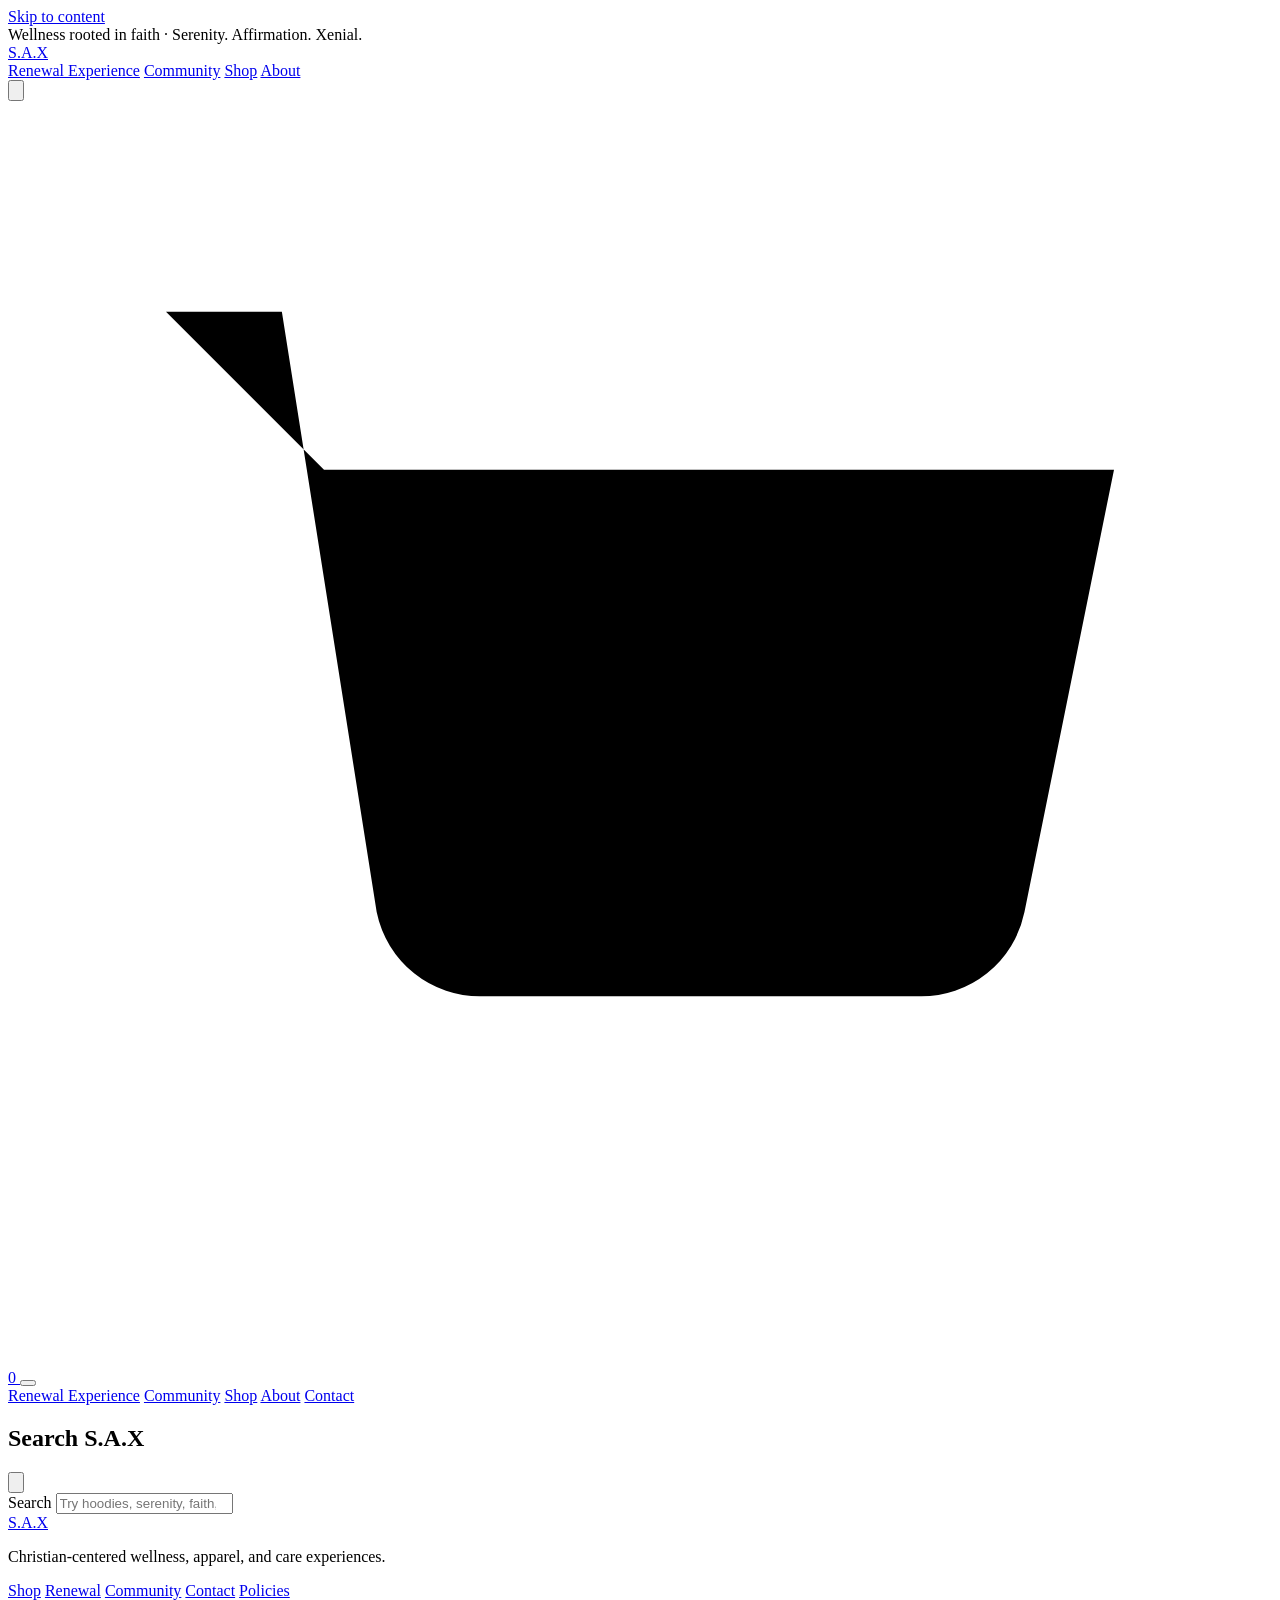
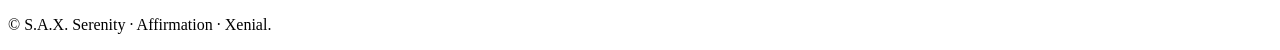
==== index.html @ 10b4cde1 "Create index.html" ====
<!doctype html>
<html lang="en">
  <head>
    <meta charset="utf-8">
    <meta name="viewport" content="width=device-width, initial-scale=1">
    <title>S.A.X | Christian-Centered Wellness & Lifestyle</title>
    <meta
      name="description"
      content="S.A.X is a Christian-centered wellness and lifestyle brand rooted in Serenity, Affirmation, and Xenial care."
    >
    <link rel="preconnect" href="https://fonts.googleapis.com">
    <link rel="preconnect" href="https://fonts.gstatic.com" crossorigin>
    <link
      href="https://fonts.googleapis.com/css2?family=Cormorant+Garamond:ital,wght@0,300;0,400;0,500;1,300;1,400;1,500&family=Nunito:wght@300;400;500;600;700&display=swap"
      rel="stylesheet"
    >
    <link rel="stylesheet" href="./assets/css/styles.css">
  </head>
  <body>
    <a class="skip-link" href="#app">Skip to content</a>

    <div class="announcement">Wellness rooted in faith · Serenity. Affirmation. Xenial.</div>

    <header class="site-header">
      <a class="brand" href="#/">S.A.X</a>
      <nav class="primary-nav" aria-label="Primary navigation">
        <a href="#/renewal-experience">Renewal Experience</a>
        <a href="#/community">Community</a>
        <a href="#/shop">Shop</a>
        <a href="#/about">About</a>
      </nav>
      <div class="header-actions">
        <button class="icon-button" id="searchToggle" aria-label="Search">
          <svg viewBox="0 0 24 24" aria-hidden="true"><path d="m21 21-4.7-4.7m2.2-5.3a7.5 7.5 0 1 1-15 0 7.5 7.5 0 0 1 15 0Z"/></svg>
        </button>
        <a class="icon-button cart-link" href="#/cart" aria-label="Cart">
          <svg viewBox="0 0 24 24" aria-hidden="true"><path d="M6 7h15l-1.7 8.4a2 2 0 0 1-2 1.6H9a2 2 0 0 1-2-1.6L5.2 4H3"/><path d="M9 21h.01M18 21h.01"/></svg>
          <span id="cartCount">0</span>
        </a>
        <button class="nav-toggle" id="navToggle" aria-expanded="false" aria-controls="mobileNav">
          <span></span><span></span><span></span>
        </button>
      </div>
      <nav class="mobile-nav" id="mobileNav" aria-label="Mobile navigation">
        <a href="#/renewal-experience">Renewal Experience</a>
        <a href="#/community">Community</a>
        <a href="#/shop">Shop</a>
        <a href="#/about">About</a>
        <a href="#/contact">Contact</a>
      </nav>
    </header>

    <aside class="search-panel" id="searchPanel" aria-hidden="true">
      <div class="search-card">
        <div class="search-head">
          <h2>Search S.A.X</h2>
          <button class="icon-button" id="searchClose" aria-label="Close search">
            <svg viewBox="0 0 24 24" aria-hidden="true"><path d="M18 6 6 18M6 6l12 12"/></svg>
          </button>
        </div>
        <label class="search-field">
          <span>Search</span>
          <input id="searchInput" type="search" placeholder="Try hoodies, serenity, faith, renewal">
        </label>
        <div id="searchResults" class="search-results"></div>
      </div>
    </aside>

    <main id="app" tabindex="-1"></main>

    <footer class="footer">
      <div>
        <a class="footer-logo" href="#/">S.A.X</a>
        <p>Christian-centered wellness, apparel, and care experiences.</p>
      </div>
      <nav class="footer-links" aria-label="Footer navigation">
        <a href="#/shop">Shop</a>
        <a href="#/renewal-experience">Renewal</a>
        <a href="#/community">Community</a>
        <a href="#/contact">Contact</a>
        <a href="#/policies">Policies</a>
      </nav>
      <p class="footer-copy">© <span id="year"></span> S.A.X. Serenity · Affirmation · Xenial.</p>
    </footer>

    <script src="./assets/js/content.js"></script>
    <script src="./assets/js/app.js"></script>
  </body>
</html>
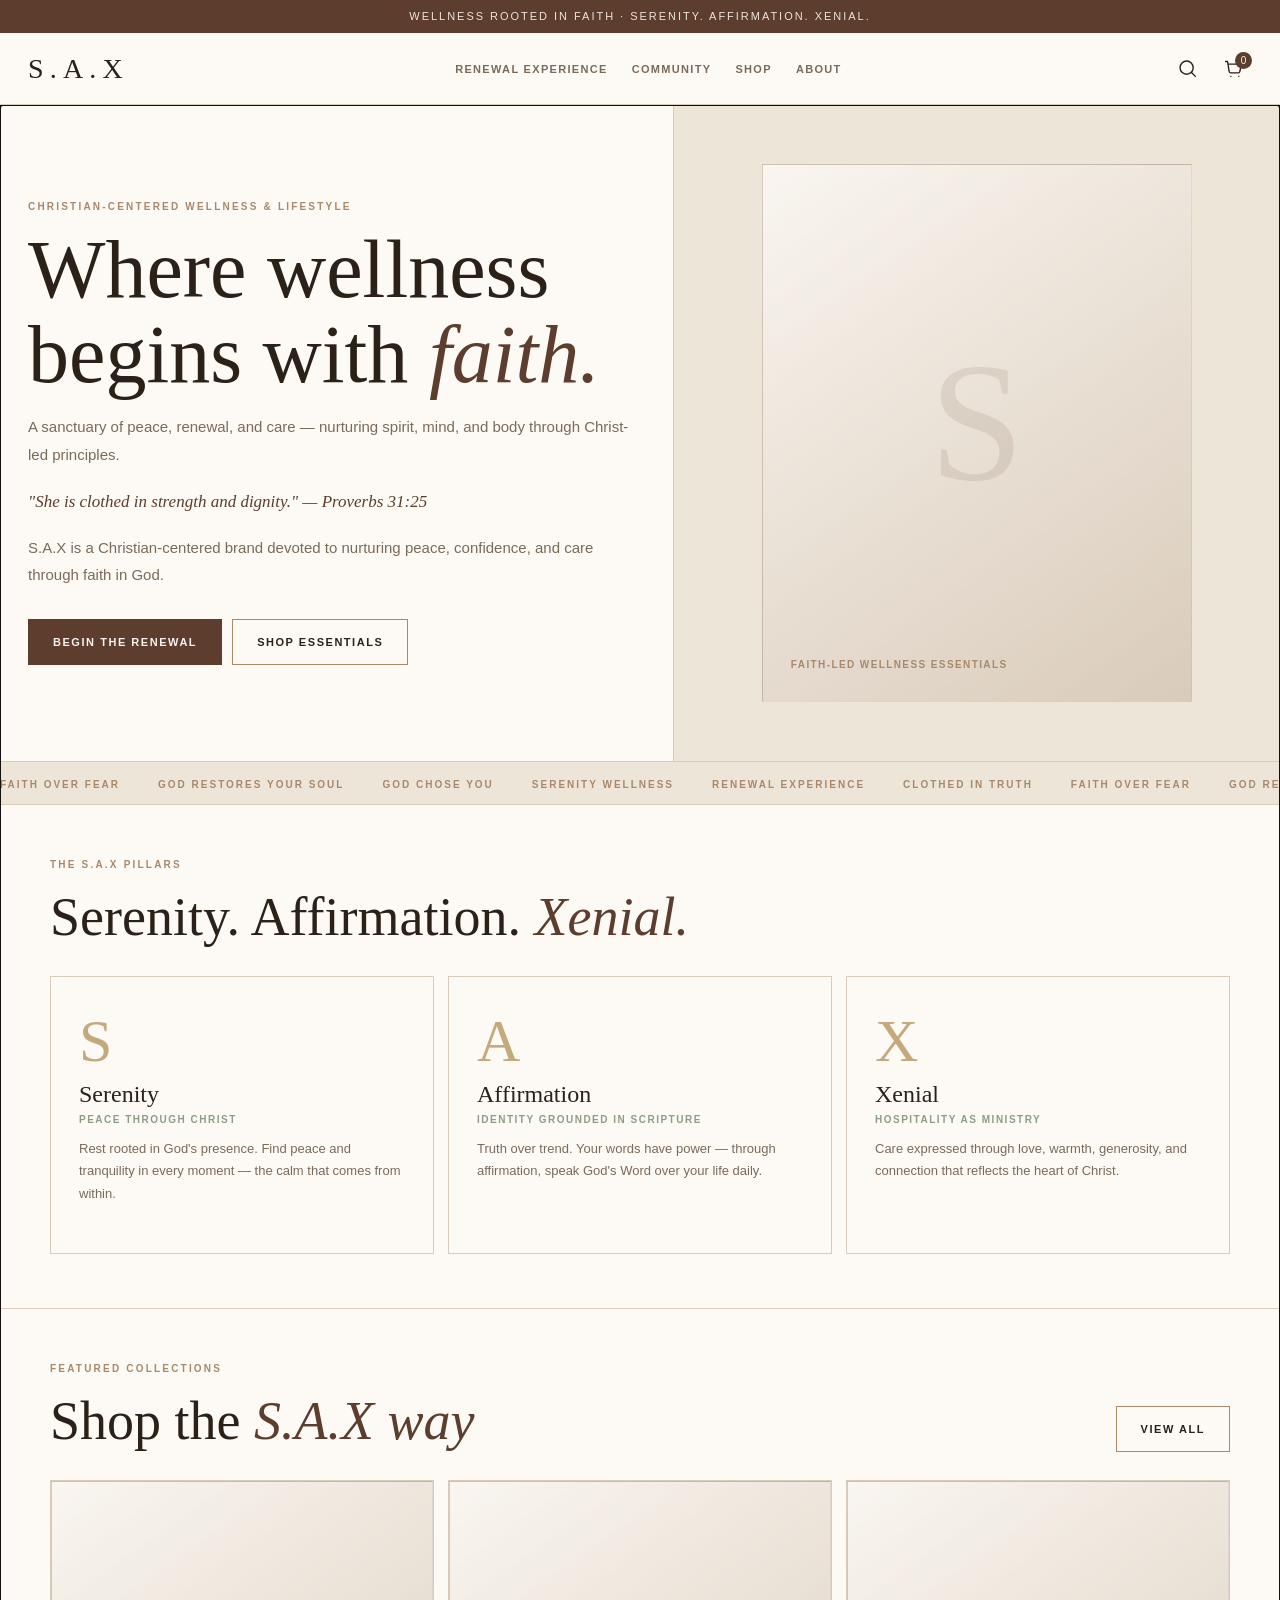
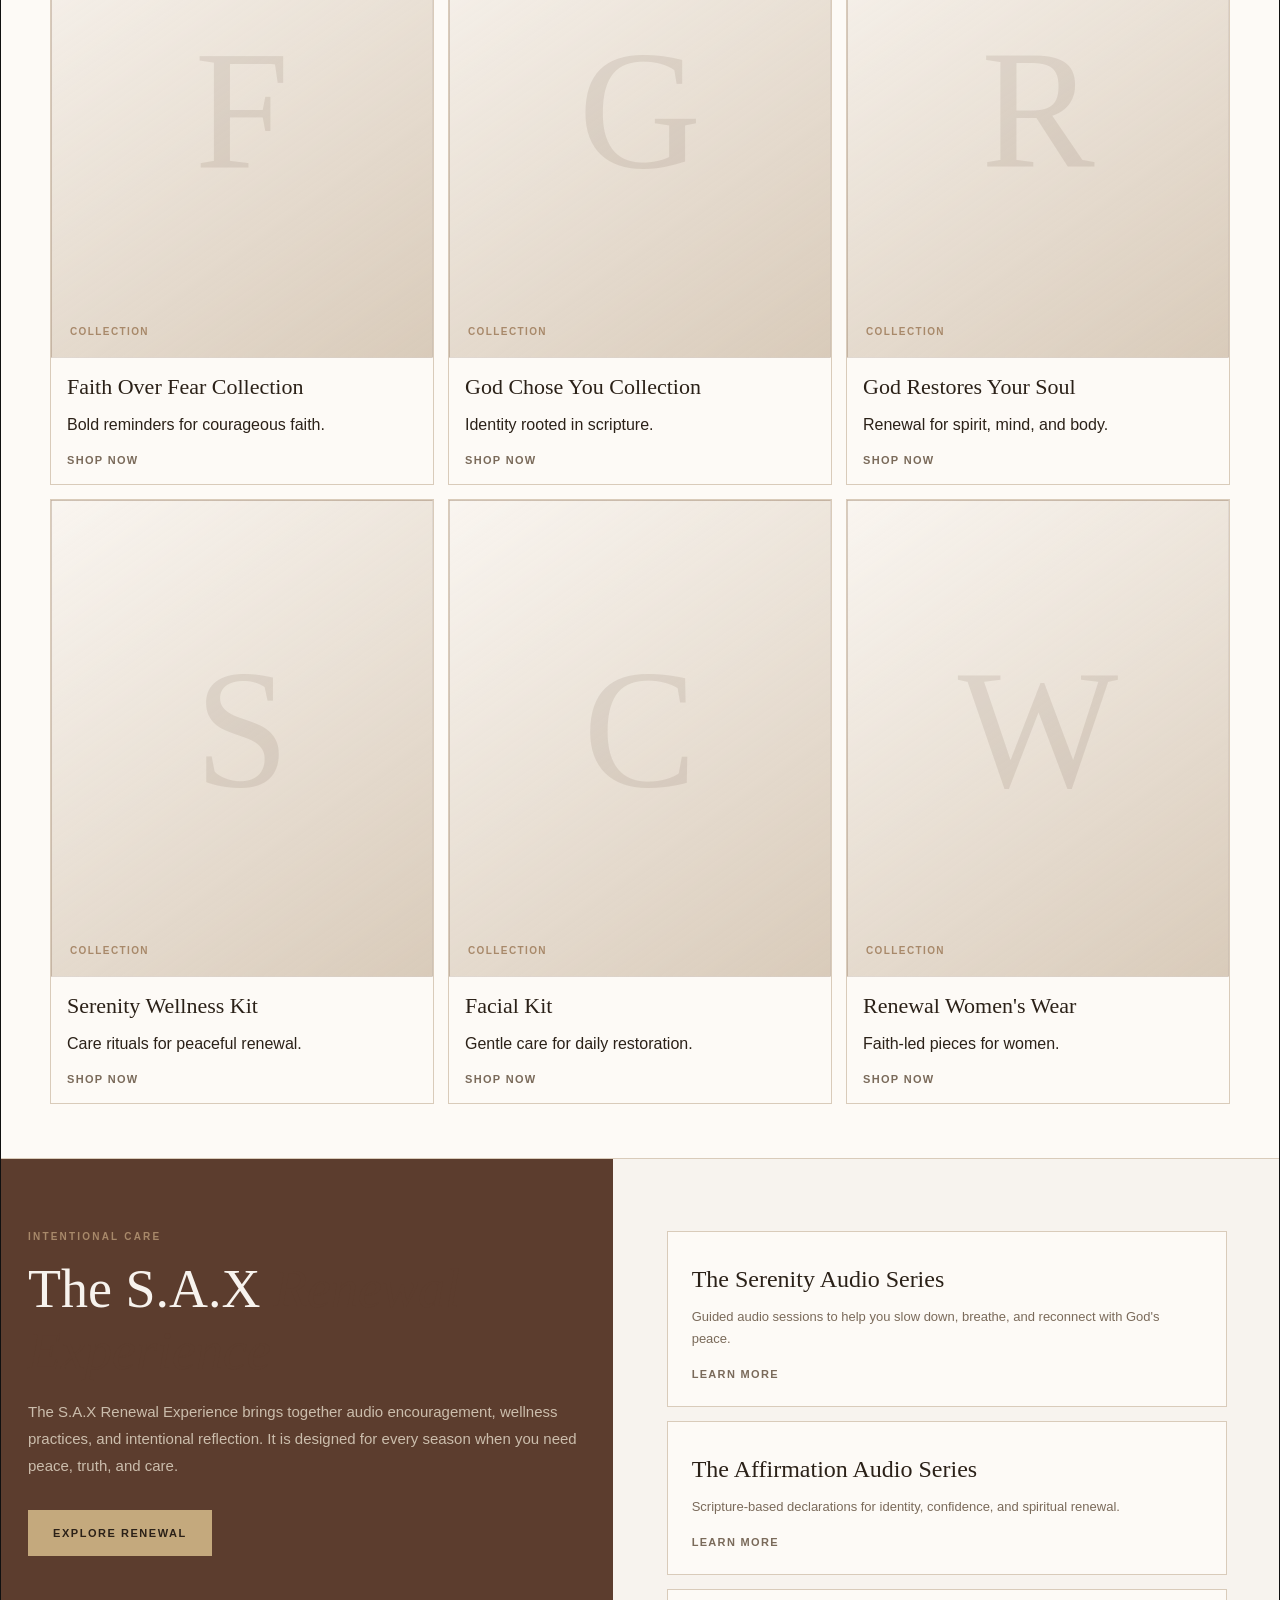
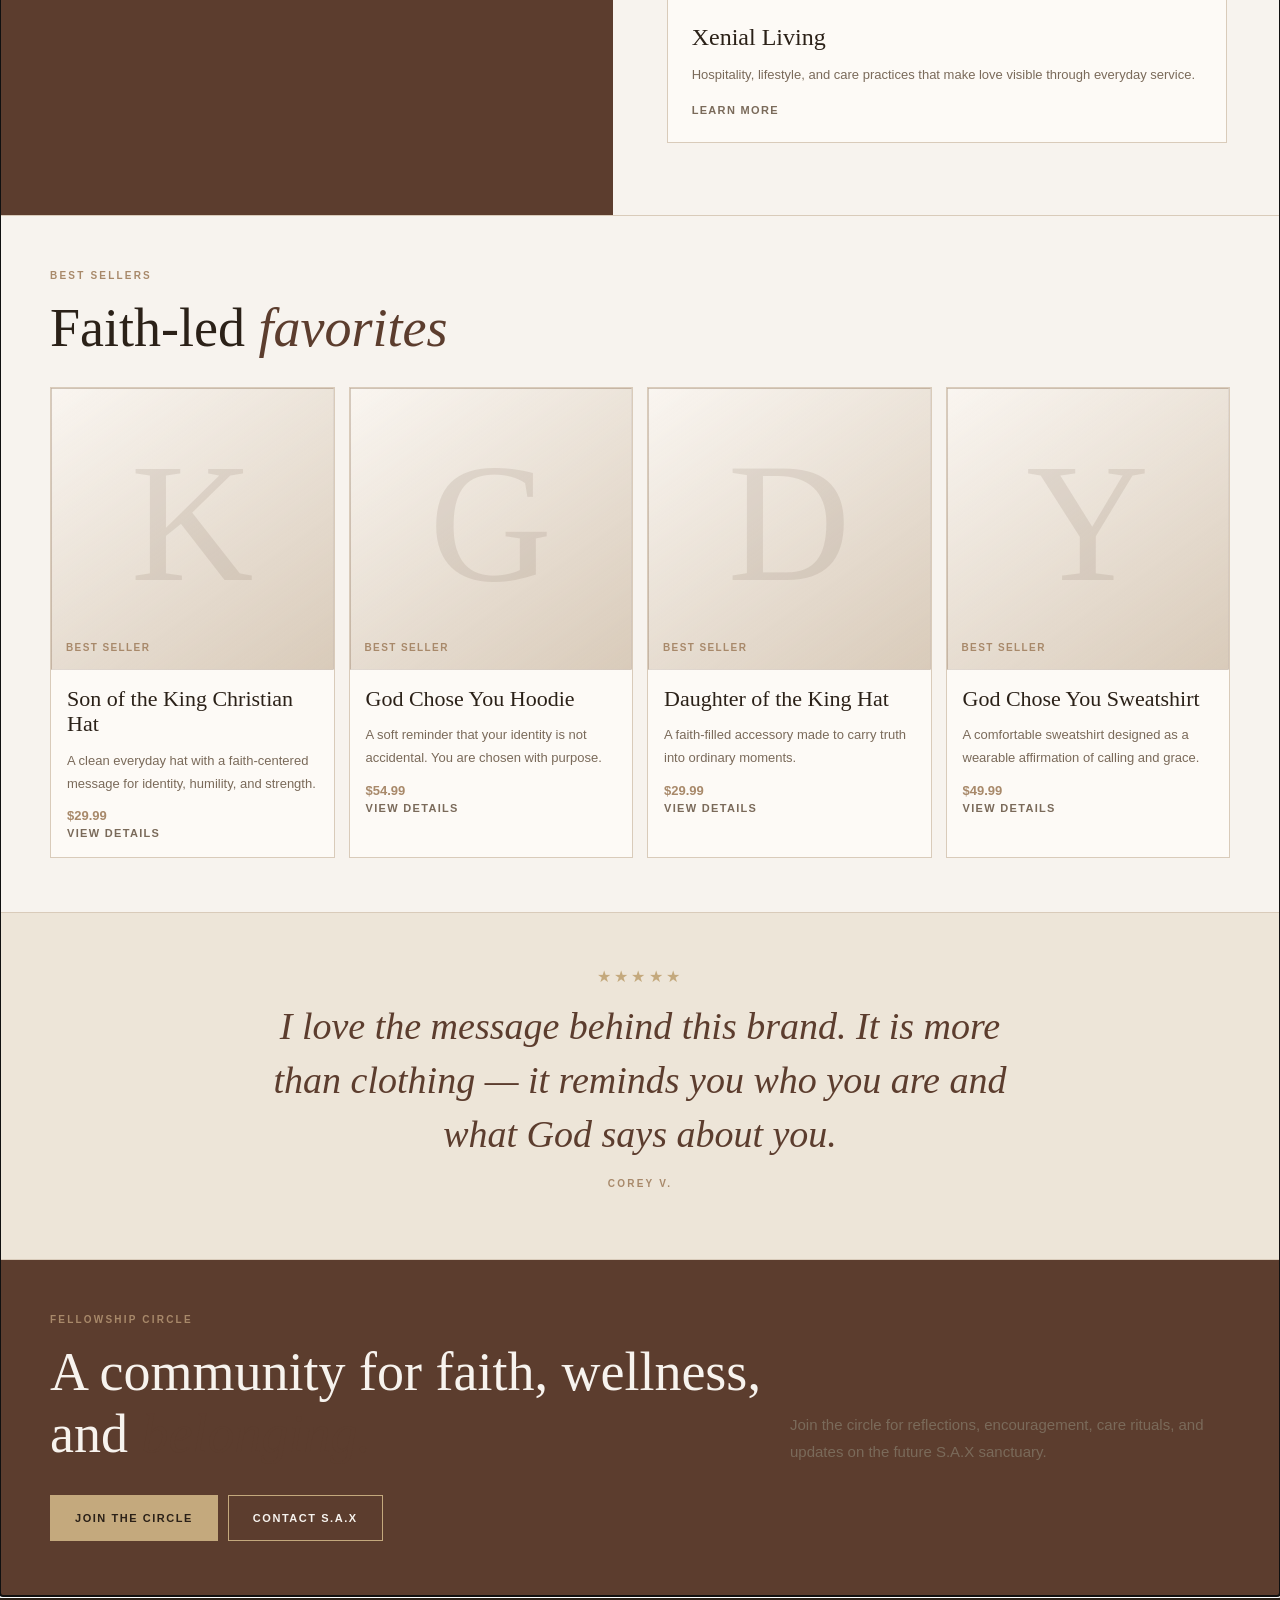
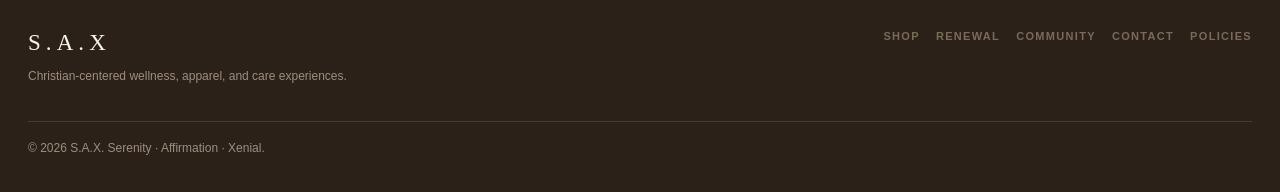
==== commit c6c6dc49: "Update index.html" ====
--- a/index.html
+++ b/index.html
@@ -83,7 +83,7 @@
       <p class="footer-copy">© <span id="year"></span> S.A.X. Serenity · Affirmation · Xenial.</p>
     </footer>
 
-    <script src="./assets/js/content.js"></script>
-    <script src="./assets/js/app.js"></script>
+    <script src="./assets/js/content.js?v=20260606-step1"></script>
+    <script src="./assets/js/app.js?v=20260606-step1"></script>
   </body>
 </html>
--- a/assets/css/styles.css
+++ b/assets/css/styles.css
@@ -0,0 +1,976 @@
+:root {
+  --cream: #f7f3ee;
+  --sand: #ede5d8;
+  --tan: #d9cbba;
+  --warm-brown: #a8896a;
+  --deep-brown: #5c3d2e;
+  --charcoal: #2b2118;
+  --sage: #8a9e85;
+  --muted-gold: #c4a97d;
+  --soft-white: #fdfaf6;
+  --text-muted: #7a6a5a;
+  --line: rgba(92, 61, 46, 0.22);
+  --shadow: 0 18px 52px rgba(43, 33, 24, 0.12);
+}
+
+* {
+  box-sizing: border-box;
+}
+
+html {
+  scroll-behavior: smooth;
+}
+
+body {
+  margin: 0;
+  background: var(--cream);
+  color: var(--charcoal);
+  font-family: "Nunito", Arial, sans-serif;
+}
+
+body.search-open {
+  overflow: hidden;
+}
+
+a {
+  color: inherit;
+}
+
+button,
+input,
+textarea,
+select {
+  font: inherit;
+}
+
+img {
+  display: block;
+  max-width: 100%;
+}
+
+.skip-link {
+  position: absolute;
+  left: 16px;
+  top: -60px;
+  z-index: 50;
+  background: var(--charcoal);
+  color: var(--cream);
+  padding: 10px 14px;
+}
+
+.skip-link:focus {
+  top: 16px;
+}
+
+.announcement {
+  background: var(--deep-brown);
+  color: var(--sand);
+  font-size: 11px;
+  letter-spacing: 0.18em;
+  line-height: 1.4;
+  padding: 9px 16px;
+  text-align: center;
+  text-transform: uppercase;
+}
+
+.site-header {
+  align-items: center;
+  background: var(--soft-white);
+  border-bottom: 1px solid var(--tan);
+  display: grid;
+  gap: 18px;
+  grid-template-columns: auto 1fr auto;
+  min-height: 72px;
+  padding: 16px 28px;
+  position: sticky;
+  top: 0;
+  z-index: 30;
+}
+
+.brand,
+.footer-logo {
+  color: var(--charcoal);
+  font-family: "Cormorant Garamond", Georgia, serif;
+  font-size: 28px;
+  font-weight: 500;
+  letter-spacing: 0.22em;
+  text-decoration: none;
+}
+
+.primary-nav {
+  align-items: center;
+  display: flex;
+  gap: 24px;
+  justify-content: center;
+}
+
+.primary-nav a,
+.mobile-nav a,
+.footer-links a,
+.pill-link,
+.subtle-link {
+  color: var(--text-muted);
+  font-size: 11px;
+  font-weight: 700;
+  letter-spacing: 0.12em;
+  text-decoration: none;
+  text-transform: uppercase;
+}
+
+.primary-nav a:hover,
+.mobile-nav a:hover,
+.footer-links a:hover,
+.pill-link:hover,
+.subtle-link:hover {
+  color: var(--deep-brown);
+}
+
+.header-actions {
+  align-items: center;
+  display: flex;
+  gap: 8px;
+  justify-content: end;
+}
+
+.icon-button,
+.nav-toggle {
+  align-items: center;
+  background: transparent;
+  border: 0;
+  color: var(--charcoal);
+  cursor: pointer;
+  display: inline-flex;
+  height: 38px;
+  justify-content: center;
+  min-width: 38px;
+  padding: 0;
+  position: relative;
+}
+
+.icon-button svg {
+  fill: none;
+  height: 21px;
+  stroke: currentColor;
+  stroke-linecap: round;
+  stroke-linejoin: round;
+  stroke-width: 1.6;
+  width: 21px;
+}
+
+.cart-link {
+  text-decoration: none;
+}
+
+#cartCount {
+  align-items: center;
+  background: var(--deep-brown);
+  border-radius: 99px;
+  color: var(--cream);
+  display: inline-flex;
+  font-size: 10px;
+  height: 17px;
+  justify-content: center;
+  min-width: 17px;
+  padding: 0 5px;
+  position: absolute;
+  right: 0;
+  top: 2px;
+}
+
+.nav-toggle {
+  display: none;
+  flex-direction: column;
+  gap: 4px;
+}
+
+.nav-toggle span {
+  background: var(--charcoal);
+  display: block;
+  height: 1px;
+  width: 22px;
+}
+
+.mobile-nav {
+  background: var(--soft-white);
+  border-top: 1px solid var(--tan);
+  display: none;
+  grid-column: 1 / -1;
+  padding: 14px 0 4px;
+}
+
+.mobile-nav a {
+  display: block;
+  padding: 11px 0;
+}
+
+.search-panel {
+  background: rgba(43, 33, 24, 0.38);
+  inset: 0;
+  opacity: 0;
+  pointer-events: none;
+  position: fixed;
+  transition: opacity 160ms ease;
+  z-index: 60;
+}
+
+.search-panel.is-open {
+  opacity: 1;
+  pointer-events: auto;
+}
+
+.search-card {
+  background: var(--soft-white);
+  box-shadow: var(--shadow);
+  margin-left: auto;
+  min-height: 100vh;
+  padding: 28px;
+  width: min(480px, 100%);
+}
+
+.search-head {
+  align-items: center;
+  display: flex;
+  justify-content: space-between;
+  margin-bottom: 26px;
+}
+
+.search-head h2,
+.page-title,
+.section-title,
+.card-title,
+.product-title {
+  font-family: "Cormorant Garamond", Georgia, serif;
+  font-weight: 300;
+  line-height: 1.15;
+  margin: 0;
+}
+
+.search-field span,
+.field span {
+  color: var(--warm-brown);
+  display: block;
+  font-size: 10px;
+  font-weight: 800;
+  letter-spacing: 0.18em;
+  margin-bottom: 8px;
+  text-transform: uppercase;
+}
+
+.search-field input,
+.field input,
+.field textarea,
+.field select {
+  background: var(--cream);
+  border: 1px solid var(--tan);
+  color: var(--charcoal);
+  display: block;
+  padding: 13px 14px;
+  width: 100%;
+}
+
+.search-results {
+  display: grid;
+  gap: 10px;
+  margin-top: 22px;
+}
+
+.search-result {
+  border: 1px solid var(--tan);
+  display: grid;
+  gap: 12px;
+  grid-template-columns: 74px 1fr;
+  padding: 10px;
+  text-decoration: none;
+}
+
+.search-result .art {
+  min-height: 74px;
+}
+
+.hero {
+  border-bottom: 1px solid var(--tan);
+  display: grid;
+  grid-template-columns: minmax(0, 1fr) minmax(360px, 0.9fr);
+}
+
+.hero-copy {
+  background: var(--soft-white);
+  border-right: 1px solid var(--tan);
+  padding: clamp(46px, 8vw, 96px) 28px;
+}
+
+.hero-copy-inner {
+  max-width: 610px;
+}
+
+.eyebrow {
+  color: var(--warm-brown);
+  font-size: 10px;
+  font-weight: 800;
+  letter-spacing: 0.22em;
+  margin: 0 0 16px;
+  text-transform: uppercase;
+}
+
+.hero h1,
+.page-title {
+  font-family: "Cormorant Garamond", Georgia, serif;
+  font-size: clamp(44px, 7vw, 82px);
+  font-weight: 300;
+  letter-spacing: 0;
+  line-height: 1.03;
+  margin: 0 0 16px;
+}
+
+em {
+  color: var(--deep-brown);
+  font-style: italic;
+}
+
+.lead {
+  color: var(--text-muted);
+  font-size: 15px;
+  font-weight: 300;
+  line-height: 1.82;
+  margin: 0;
+  max-width: 660px;
+}
+
+.scripture {
+  color: var(--deep-brown);
+  font-family: "Cormorant Garamond", Georgia, serif;
+  font-size: 17px;
+  font-style: italic;
+  line-height: 1.65;
+  margin: 20px 0 0;
+}
+
+.hero-actions,
+.actions {
+  display: flex;
+  flex-wrap: wrap;
+  gap: 10px;
+  margin-top: 30px;
+}
+
+.button {
+  align-items: center;
+  border: 1px solid transparent;
+  cursor: pointer;
+  display: inline-flex;
+  font-size: 11px;
+  font-weight: 800;
+  justify-content: center;
+  letter-spacing: 0.14em;
+  min-height: 46px;
+  padding: 13px 24px;
+  text-decoration: none;
+  text-transform: uppercase;
+}
+
+.button.primary {
+  background: var(--deep-brown);
+  color: var(--cream);
+}
+
+.button.secondary {
+  background: transparent;
+  border-color: var(--warm-brown);
+  color: var(--charcoal);
+}
+
+.button.gold {
+  background: var(--muted-gold);
+  color: var(--charcoal);
+}
+
+.button.full {
+  width: 100%;
+}
+
+.hero-visual {
+  align-items: center;
+  background: var(--sand);
+  display: flex;
+  min-height: 520px;
+  padding: 40px 28px;
+}
+
+.hero-photo,
+.art {
+  background:
+    linear-gradient(145deg, rgba(253, 250, 246, 0.9), rgba(217, 203, 186, 0.52)),
+    var(--tan);
+  border: 1px solid rgba(92, 61, 46, 0.16);
+  color: var(--warm-brown);
+  display: flex;
+  flex-direction: column;
+  justify-content: end;
+  overflow: hidden;
+  position: relative;
+}
+
+.hero-photo {
+  aspect-ratio: 4 / 5;
+  margin: auto;
+  max-width: 430px;
+  padding: 28px;
+  width: 100%;
+}
+
+.art::before,
+.hero-photo::before {
+  color: rgba(92, 61, 46, 0.11);
+  content: attr(data-initial);
+  font-family: "Cormorant Garamond", Georgia, serif;
+  font-size: clamp(76px, 18vw, 170px);
+  font-weight: 300;
+  left: 50%;
+  line-height: 1;
+  position: absolute;
+  top: 48%;
+  transform: translate(-50%, -50%);
+}
+
+.art-label {
+  font-size: 10px;
+  font-weight: 800;
+  letter-spacing: 0.14em;
+  line-height: 1.45;
+  position: relative;
+  text-transform: uppercase;
+}
+
+.marquee-bar {
+  background: var(--sand);
+  border-bottom: 1px solid var(--tan);
+  overflow: hidden;
+  padding: 12px 0;
+  white-space: nowrap;
+}
+
+.marquee-inner {
+  animation: marquee 22s linear infinite;
+  display: inline-flex;
+  gap: 38px;
+}
+
+.mq-item {
+  color: var(--warm-brown);
+  font-size: 10px;
+  font-weight: 800;
+  letter-spacing: 0.2em;
+  text-transform: uppercase;
+}
+
+@keyframes marquee {
+  to {
+    transform: translateX(-50%);
+  }
+}
+
+.section {
+  border-bottom: 1px solid var(--tan);
+  padding: 54px 28px;
+}
+
+.section.soft {
+  background: var(--soft-white);
+}
+
+.section.sand {
+  background: var(--sand);
+}
+
+.section.dark {
+  background: var(--deep-brown);
+  color: var(--cream);
+}
+
+.section-inner {
+  margin: 0 auto;
+  max-width: 1180px;
+}
+
+.section-head {
+  align-items: end;
+  display: flex;
+  gap: 24px;
+  justify-content: space-between;
+  margin-bottom: 28px;
+}
+
+.section-title {
+  font-size: clamp(32px, 5vw, 54px);
+}
+
+.section-head .lead {
+  max-width: 440px;
+}
+
+.pillars-grid,
+.collections-grid,
+.products-grid,
+.experience-grid,
+.page-grid,
+.blog-grid,
+.feature-grid {
+  display: grid;
+  gap: 14px;
+}
+
+.pillars-grid {
+  grid-template-columns: repeat(3, 1fr);
+}
+
+.pillar-card,
+.content-card,
+.collection-card,
+.product-card,
+.blog-card,
+.cart-row,
+.form-card,
+.policy-card {
+  background: var(--soft-white);
+  border: 1px solid var(--tan);
+}
+
+.pillar-card {
+  padding: 34px 28px;
+}
+
+.pillar-letter {
+  color: var(--muted-gold);
+  font-family: "Cormorant Garamond", Georgia, serif;
+  font-size: 60px;
+  font-weight: 300;
+  line-height: 1;
+}
+
+.pillar-card h3,
+.content-card h3,
+.blog-card h3 {
+  font-family: "Cormorant Garamond", Georgia, serif;
+  font-size: 24px;
+  font-weight: 400;
+  margin: 10px 0 6px;
+}
+
+.small-caps {
+  color: var(--sage);
+  font-size: 10px;
+  font-weight: 800;
+  letter-spacing: 0.15em;
+  margin: 0 0 12px;
+  text-transform: uppercase;
+}
+
+.body-copy,
+.content-card p,
+.product-card p,
+.blog-card p,
+.policy-card p,
+.policy-card li {
+  color: var(--text-muted);
+  font-size: 13px;
+  font-weight: 300;
+  line-height: 1.75;
+}
+
+.collections-grid {
+  grid-template-columns: repeat(3, 1fr);
+}
+
+.collection-card,
+.product-card,
+.blog-card {
+  color: inherit;
+  display: block;
+  overflow: hidden;
+  text-decoration: none;
+}
+
+.collection-card .art {
+  aspect-ratio: 4 / 5;
+  padding: 18px;
+}
+
+.card-body {
+  padding: 16px;
+}
+
+.card-title {
+  font-size: 22px;
+}
+
+.products-toolbar {
+  align-items: center;
+  display: flex;
+  gap: 12px;
+  justify-content: space-between;
+  margin-bottom: 24px;
+}
+
+.filter-row {
+  display: flex;
+  flex-wrap: wrap;
+  gap: 8px;
+}
+
+.filter-chip {
+  background: transparent;
+  border: 1px solid var(--tan);
+  color: var(--text-muted);
+  cursor: pointer;
+  font-size: 10px;
+  font-weight: 800;
+  letter-spacing: 0.12em;
+  min-height: 36px;
+  padding: 9px 14px;
+  text-transform: uppercase;
+}
+
+.filter-chip.is-active {
+  background: var(--deep-brown);
+  border-color: var(--deep-brown);
+  color: var(--cream);
+}
+
+.products-grid {
+  grid-template-columns: repeat(4, 1fr);
+}
+
+.product-card .art {
+  aspect-ratio: 1;
+  padding: 14px;
+}
+
+.price {
+  color: var(--warm-brown);
+  font-size: 13px;
+  font-weight: 800;
+  margin-top: 8px;
+}
+
+.badge {
+  background: rgba(196, 169, 125, 0.28);
+  color: var(--deep-brown);
+  display: inline-flex;
+  font-size: 10px;
+  font-weight: 800;
+  letter-spacing: 0.12em;
+  margin-top: 12px;
+  padding: 7px 9px;
+  text-transform: uppercase;
+}
+
+.split {
+  border-bottom: 1px solid var(--tan);
+  display: grid;
+  grid-template-columns: 0.92fr 1fr;
+}
+
+.split.dark-left > :first-child {
+  background: var(--deep-brown);
+  color: var(--cream);
+}
+
+.split-pane {
+  padding: clamp(42px, 7vw, 72px) 28px;
+}
+
+.split-pane-inner {
+  margin: 0 auto;
+  max-width: 560px;
+}
+
+.experience-grid,
+.feature-grid {
+  grid-template-columns: repeat(3, 1fr);
+}
+
+.content-card {
+  padding: 24px;
+}
+
+.testimonial {
+  margin: 0 auto;
+  max-width: 760px;
+  text-align: center;
+}
+
+.stars {
+  color: var(--muted-gold);
+  letter-spacing: 0.2em;
+  margin-bottom: 14px;
+}
+
+.quote {
+  color: var(--deep-brown);
+  font-family: "Cormorant Garamond", Georgia, serif;
+  font-size: clamp(24px, 4vw, 38px);
+  font-style: italic;
+  font-weight: 300;
+  line-height: 1.42;
+  margin: 0 0 16px;
+}
+
+.page-hero {
+  background: var(--soft-white);
+  border-bottom: 1px solid var(--tan);
+  padding: 58px 28px;
+}
+
+.page-hero-inner {
+  margin: 0 auto;
+  max-width: 980px;
+}
+
+.page-grid {
+  grid-template-columns: 0.86fr 1.14fr;
+}
+
+.product-detail {
+  display: grid;
+  gap: 34px;
+  grid-template-columns: minmax(300px, 0.9fr) minmax(300px, 1fr);
+}
+
+.product-detail .art {
+  aspect-ratio: 1;
+  padding: 28px;
+}
+
+.product-title {
+  font-size: clamp(38px, 5vw, 64px);
+}
+
+.option-row {
+  display: grid;
+  gap: 14px;
+  grid-template-columns: 1fr 1fr;
+  margin-top: 24px;
+}
+
+.quantity-row {
+  align-items: center;
+  border: 1px solid var(--tan);
+  display: inline-grid;
+  grid-template-columns: 42px 54px 42px;
+  min-height: 46px;
+  text-align: center;
+}
+
+.quantity-row button {
+  background: transparent;
+  border: 0;
+  color: var(--deep-brown);
+  cursor: pointer;
+  font-size: 20px;
+  height: 100%;
+}
+
+.cart-layout {
+  display: grid;
+  gap: 18px;
+  grid-template-columns: 1fr 340px;
+}
+
+.cart-list {
+  display: grid;
+  gap: 10px;
+}
+
+.cart-row {
+  align-items: center;
+  display: grid;
+  gap: 14px;
+  grid-template-columns: 84px 1fr auto;
+  padding: 12px;
+}
+
+.cart-row .art {
+  aspect-ratio: 1;
+}
+
+.cart-row button {
+  background: transparent;
+  border: 0;
+  color: var(--warm-brown);
+  cursor: pointer;
+  font-size: 11px;
+  font-weight: 800;
+  letter-spacing: 0.12em;
+  text-transform: uppercase;
+}
+
+.form-card {
+  padding: 24px;
+}
+
+.form-grid {
+  display: grid;
+  gap: 14px;
+}
+
+.field textarea {
+  min-height: 130px;
+  resize: vertical;
+}
+
+.form-note {
+  color: var(--sage);
+  display: none;
+  font-size: 13px;
+  font-weight: 700;
+  margin-top: 14px;
+}
+
+.form-note.is-visible {
+  display: block;
+}
+
+.blog-grid {
+  grid-template-columns: repeat(3, 1fr);
+}
+
+.policy-card {
+  padding: 24px;
+}
+
+.footer {
+  align-items: start;
+  background: var(--charcoal);
+  color: #bbaea2;
+  display: grid;
+  gap: 24px;
+  grid-template-columns: 1fr auto;
+  padding: 34px 28px;
+}
+
+.footer-logo {
+  color: var(--cream);
+  display: inline-block;
+  font-size: 23px;
+}
+
+.footer p {
+  color: #9e8e80;
+  font-size: 12px;
+  line-height: 1.7;
+  margin: 10px 0 0;
+}
+
+.footer-links {
+  display: flex;
+  flex-wrap: wrap;
+  gap: 16px;
+  justify-content: end;
+}
+
+.footer-copy {
+  border-top: 1px solid rgba(253, 250, 246, 0.12);
+  grid-column: 1 / -1;
+  padding-top: 16px;
+}
+
+.empty-state {
+  background: var(--soft-white);
+  border: 1px solid var(--tan);
+  padding: 28px;
+}
+
+@media (max-width: 980px) {
+  .primary-nav {
+    display: none;
+  }
+
+  .nav-toggle {
+    display: inline-flex;
+  }
+
+  .site-header.is-open .mobile-nav {
+    display: block;
+  }
+
+  .hero,
+  .split,
+  .product-detail,
+  .cart-layout,
+  .page-grid {
+    grid-template-columns: 1fr;
+  }
+
+  .hero-copy {
+    border-right: 0;
+  }
+
+  .hero-visual {
+    min-height: auto;
+  }
+
+  .section-head,
+  .products-toolbar {
+    align-items: start;
+    flex-direction: column;
+  }
+
+  .products-grid,
+  .collections-grid,
+  .experience-grid,
+  .feature-grid,
+  .blog-grid {
+    grid-template-columns: repeat(2, 1fr);
+  }
+}
+
+@media (max-width: 640px) {
+  .site-header {
+    padding: 14px 16px;
+  }
+
+  .brand {
+    font-size: 24px;
+  }
+
+  .announcement {
+    font-size: 10px;
+    letter-spacing: 0.12em;
+  }
+
+  .hero-copy,
+  .section,
+  .page-hero,
+  .split-pane {
+    padding-left: 18px;
+    padding-right: 18px;
+  }
+
+  .hero h1,
+  .page-title {
+    font-size: 44px;
+  }
+
+  .pillars-grid,
+  .products-grid,
+  .collections-grid,
+  .experience-grid,
+  .feature-grid,
+  .blog-grid,
+  .option-row,
+  .footer {
+    grid-template-columns: 1fr;
+  }
+
+  .cart-row {
+    grid-template-columns: 70px 1fr;
+  }
+
+  .cart-row > :last-child {
+    grid-column: 2;
+  }
+
+  .footer-links {
+    justify-content: start;
+  }
+}
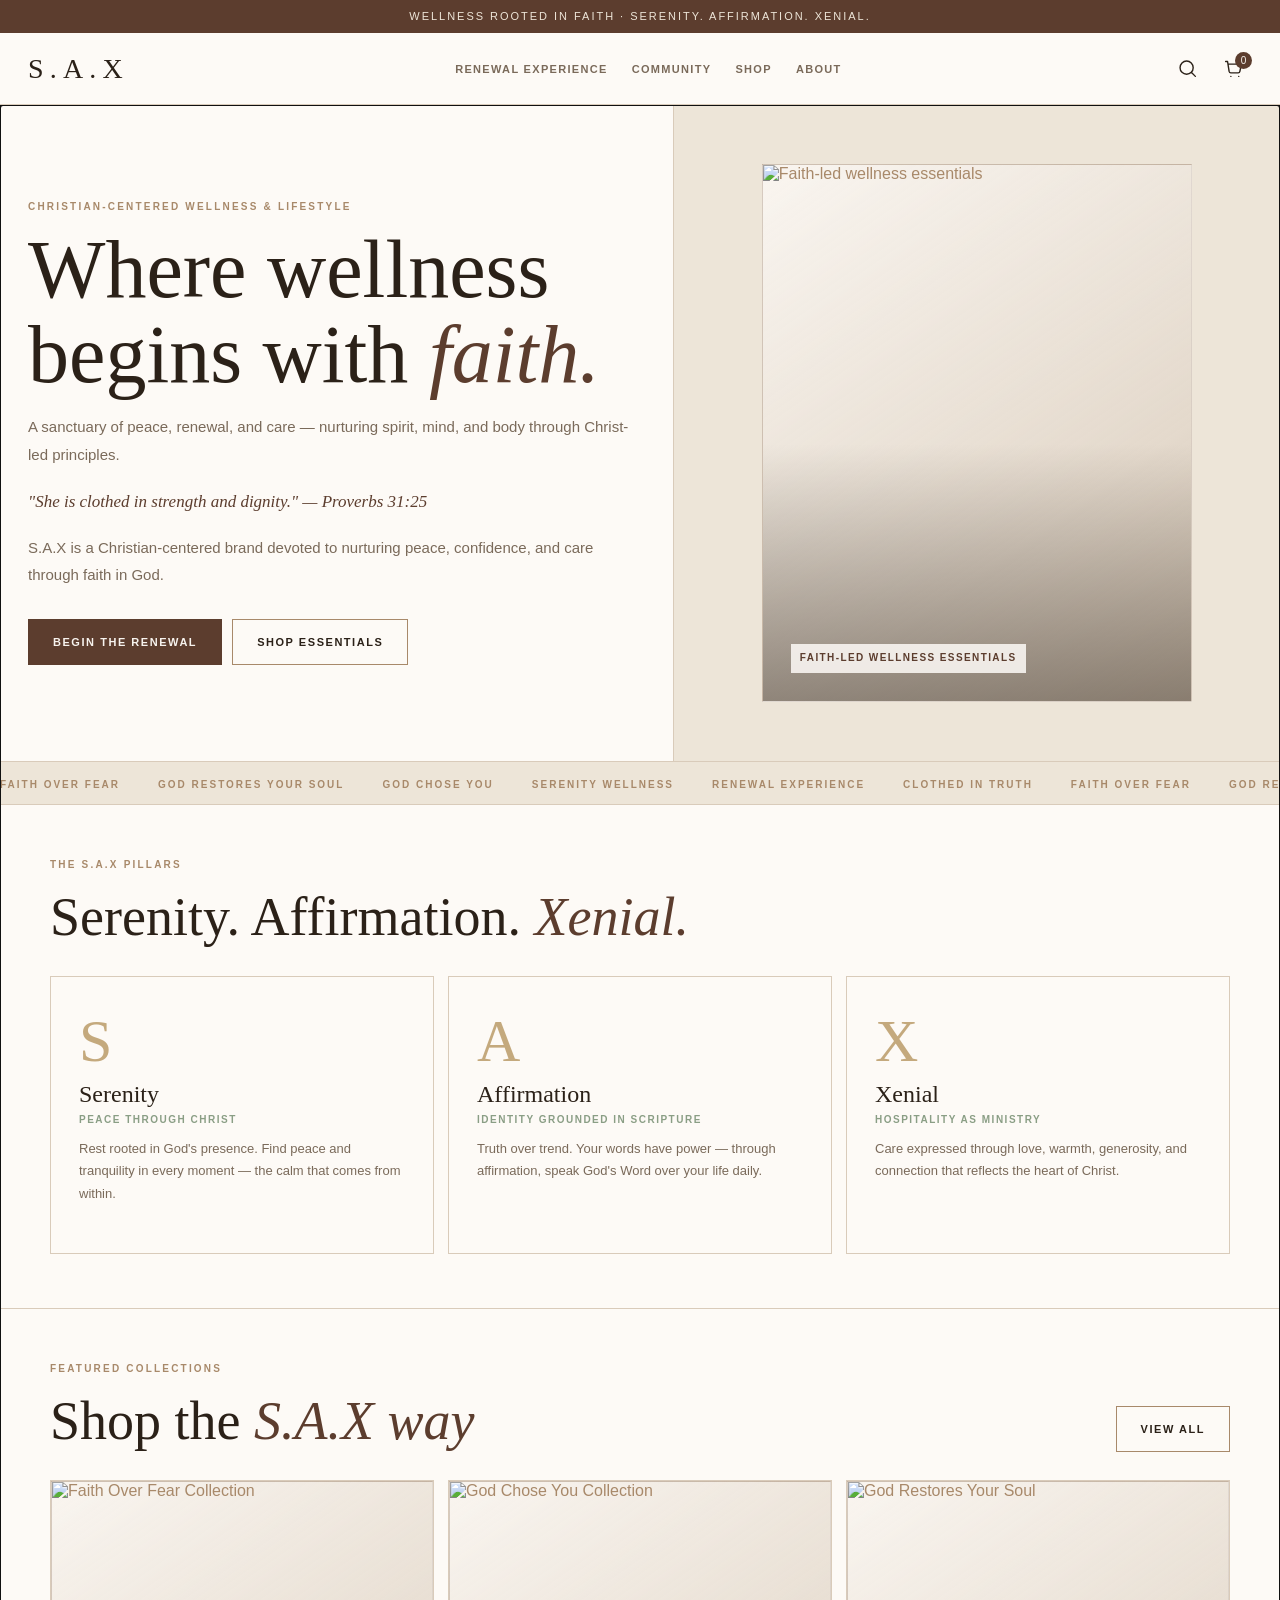
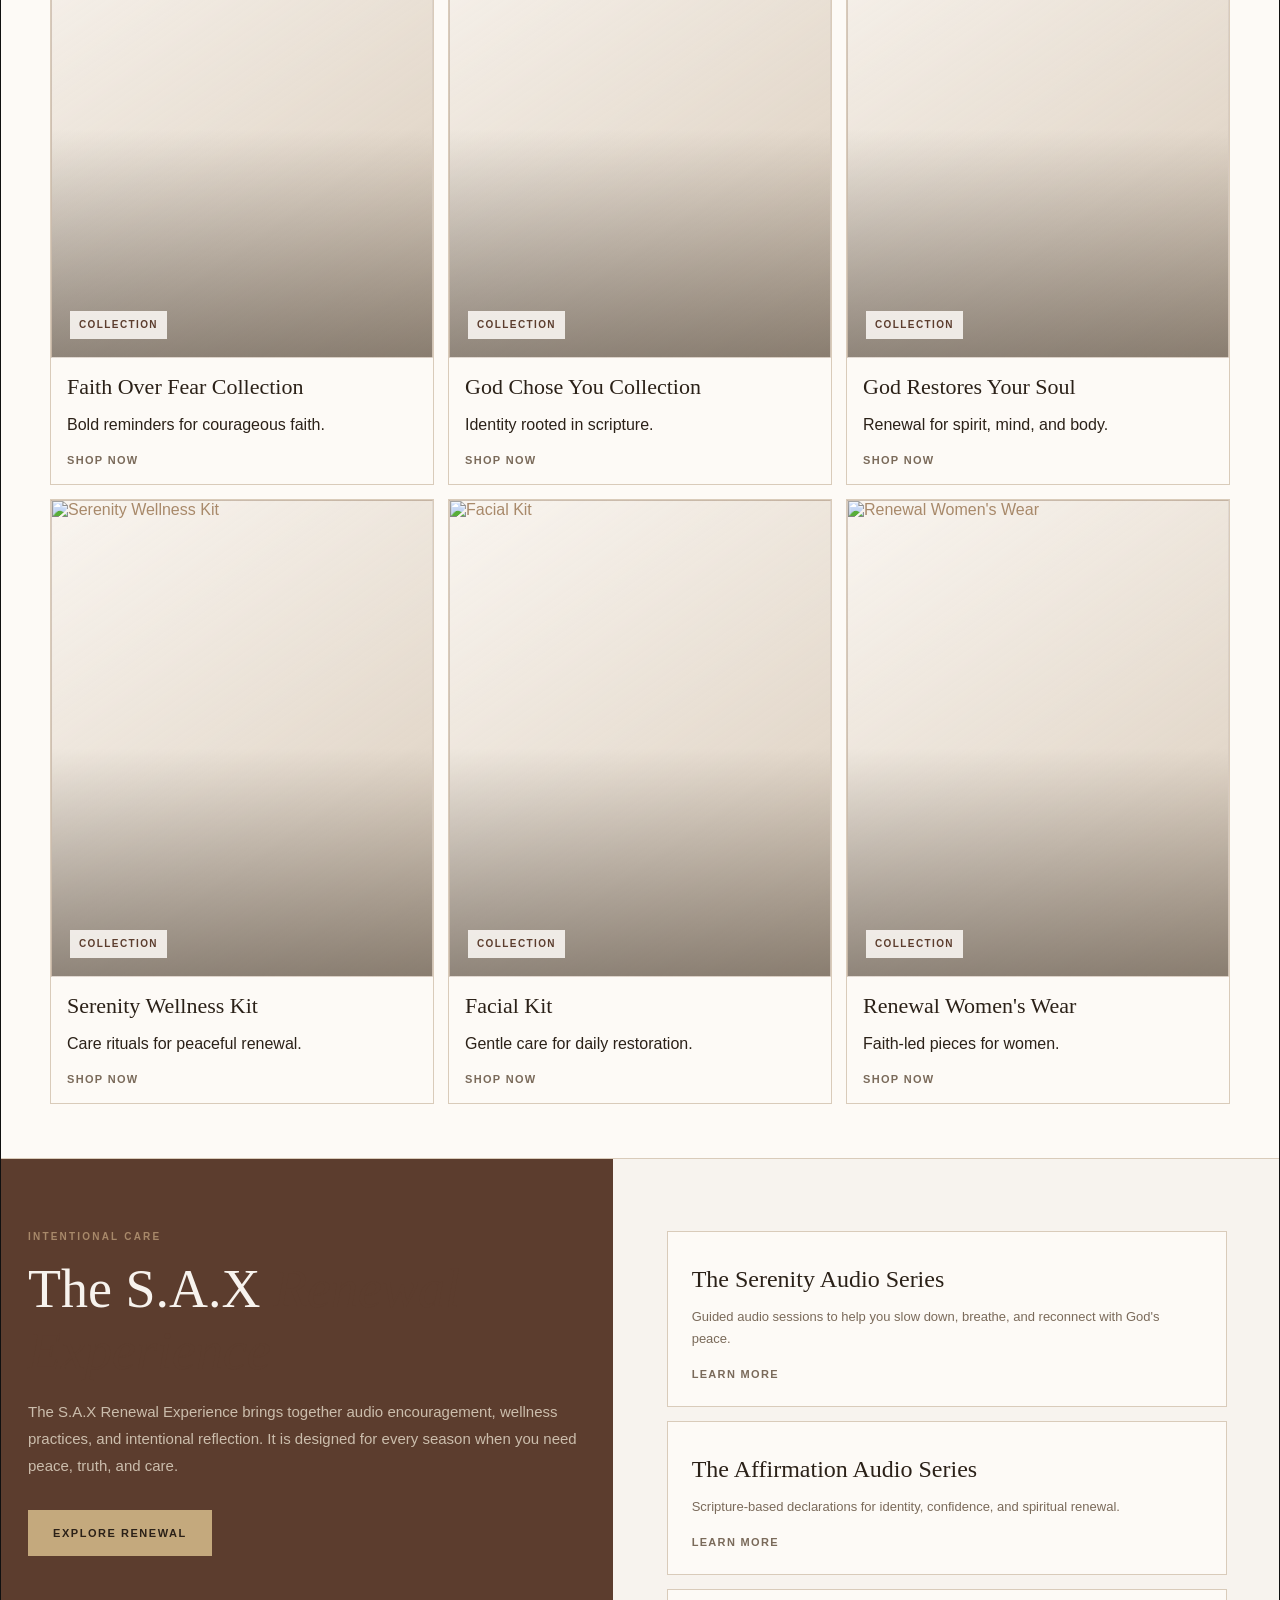
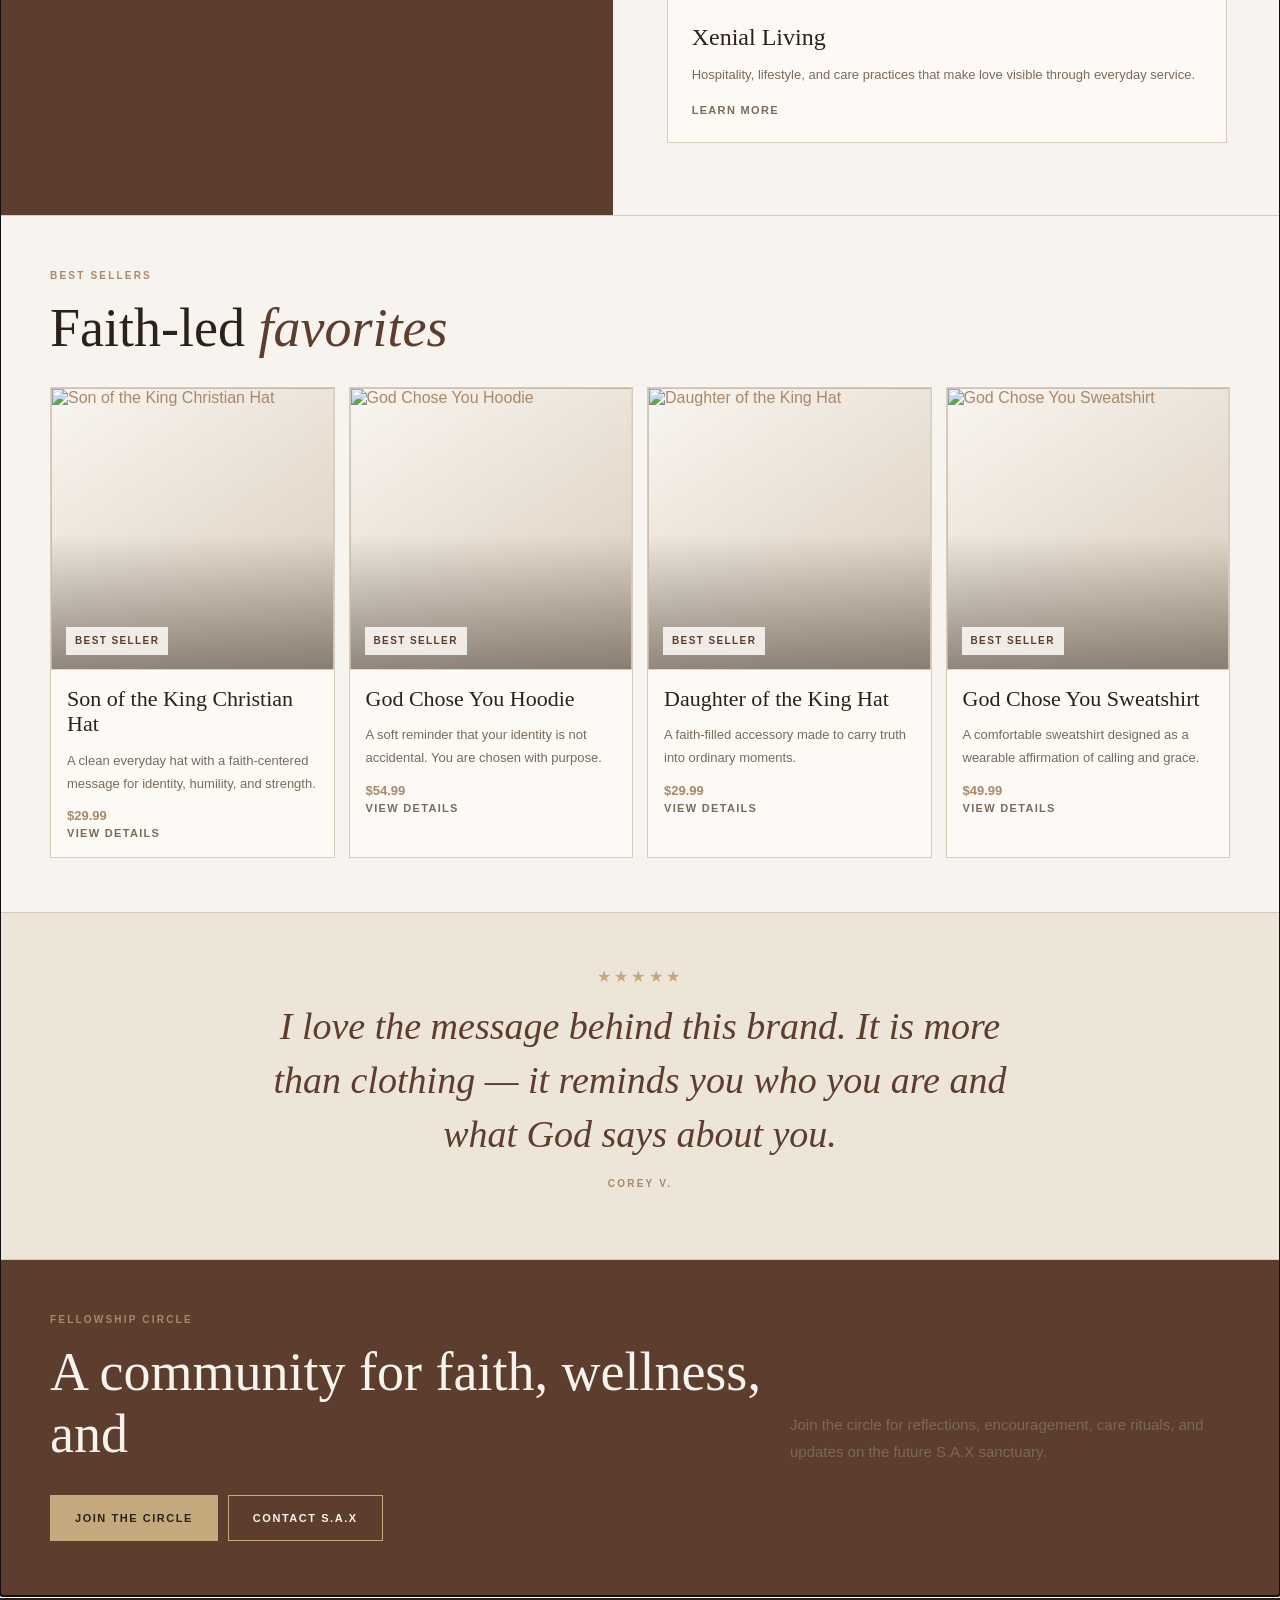
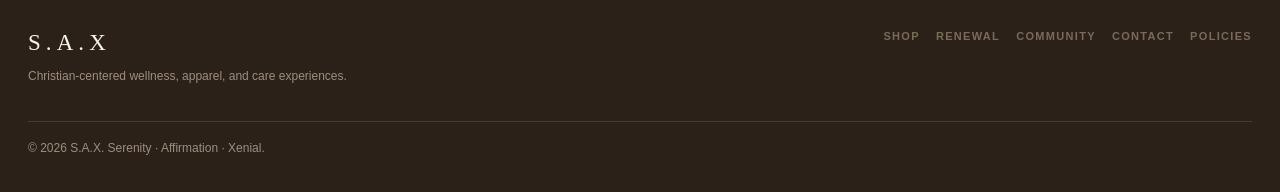
==== commit 9fcc393f: "Update index.html" ====
--- a/index.html
+++ b/index.html
@@ -14,7 +14,7 @@
       href="https://fonts.googleapis.com/css2?family=Cormorant+Garamond:ital,wght@0,300;0,400;0,500;1,300;1,400;1,500&family=Nunito:wght@300;400;500;600;700&display=swap"
       rel="stylesheet"
     >
-    <link rel="stylesheet" href="./assets/css/styles.css">
+    <link rel="stylesheet" href="./assets/css/styles.css?v=20260606-step2">
   </head>
   <body>
     <a class="skip-link" href="#app">Skip to content</a>
@@ -83,7 +83,7 @@
       <p class="footer-copy">© <span id="year"></span> S.A.X. Serenity · Affirmation · Xenial.</p>
     </footer>
 
-    <script src="./assets/js/content.js?v=20260606-step1"></script>
-    <script src="./assets/js/app.js?v=20260606-step1"></script>
+    <script src="./assets/js/content.js?v=20260606-step2"></script>
+    <script src="./assets/js/app.js?v=20260606-step2"></script>
   </body>
 </html>
--- a/assets/css/styles.css
+++ b/assets/css/styles.css
@@ -410,6 +410,25 @@
   position: relative;
 }
 
+.art img,
+.hero-photo img {
+  height: 100%;
+  inset: 0;
+  object-fit: cover;
+  position: absolute;
+  width: 100%;
+  z-index: 0;
+}
+
+.art.has-image::after,
+.hero-photo.has-image::after {
+  background: linear-gradient(180deg, transparent 52%, rgba(43, 33, 24, 0.46));
+  content: "";
+  inset: 0;
+  position: absolute;
+  z-index: 1;
+}
+
 .hero-photo {
   aspect-ratio: 4 / 5;
   margin: auto;
@@ -432,13 +451,23 @@
   transform: translate(-50%, -50%);
 }
 
+.art.has-image::before,
+.hero-photo.has-image::before {
+  content: "";
+}
+
 .art-label {
+  background: rgba(253, 250, 246, 0.86);
+  color: var(--deep-brown);
   font-size: 10px;
   font-weight: 800;
   letter-spacing: 0.14em;
   line-height: 1.45;
+  padding: 7px 9px;
   position: relative;
   text-transform: uppercase;
+  width: fit-content;
+  z-index: 2;
 }
 
 .marquee-bar {
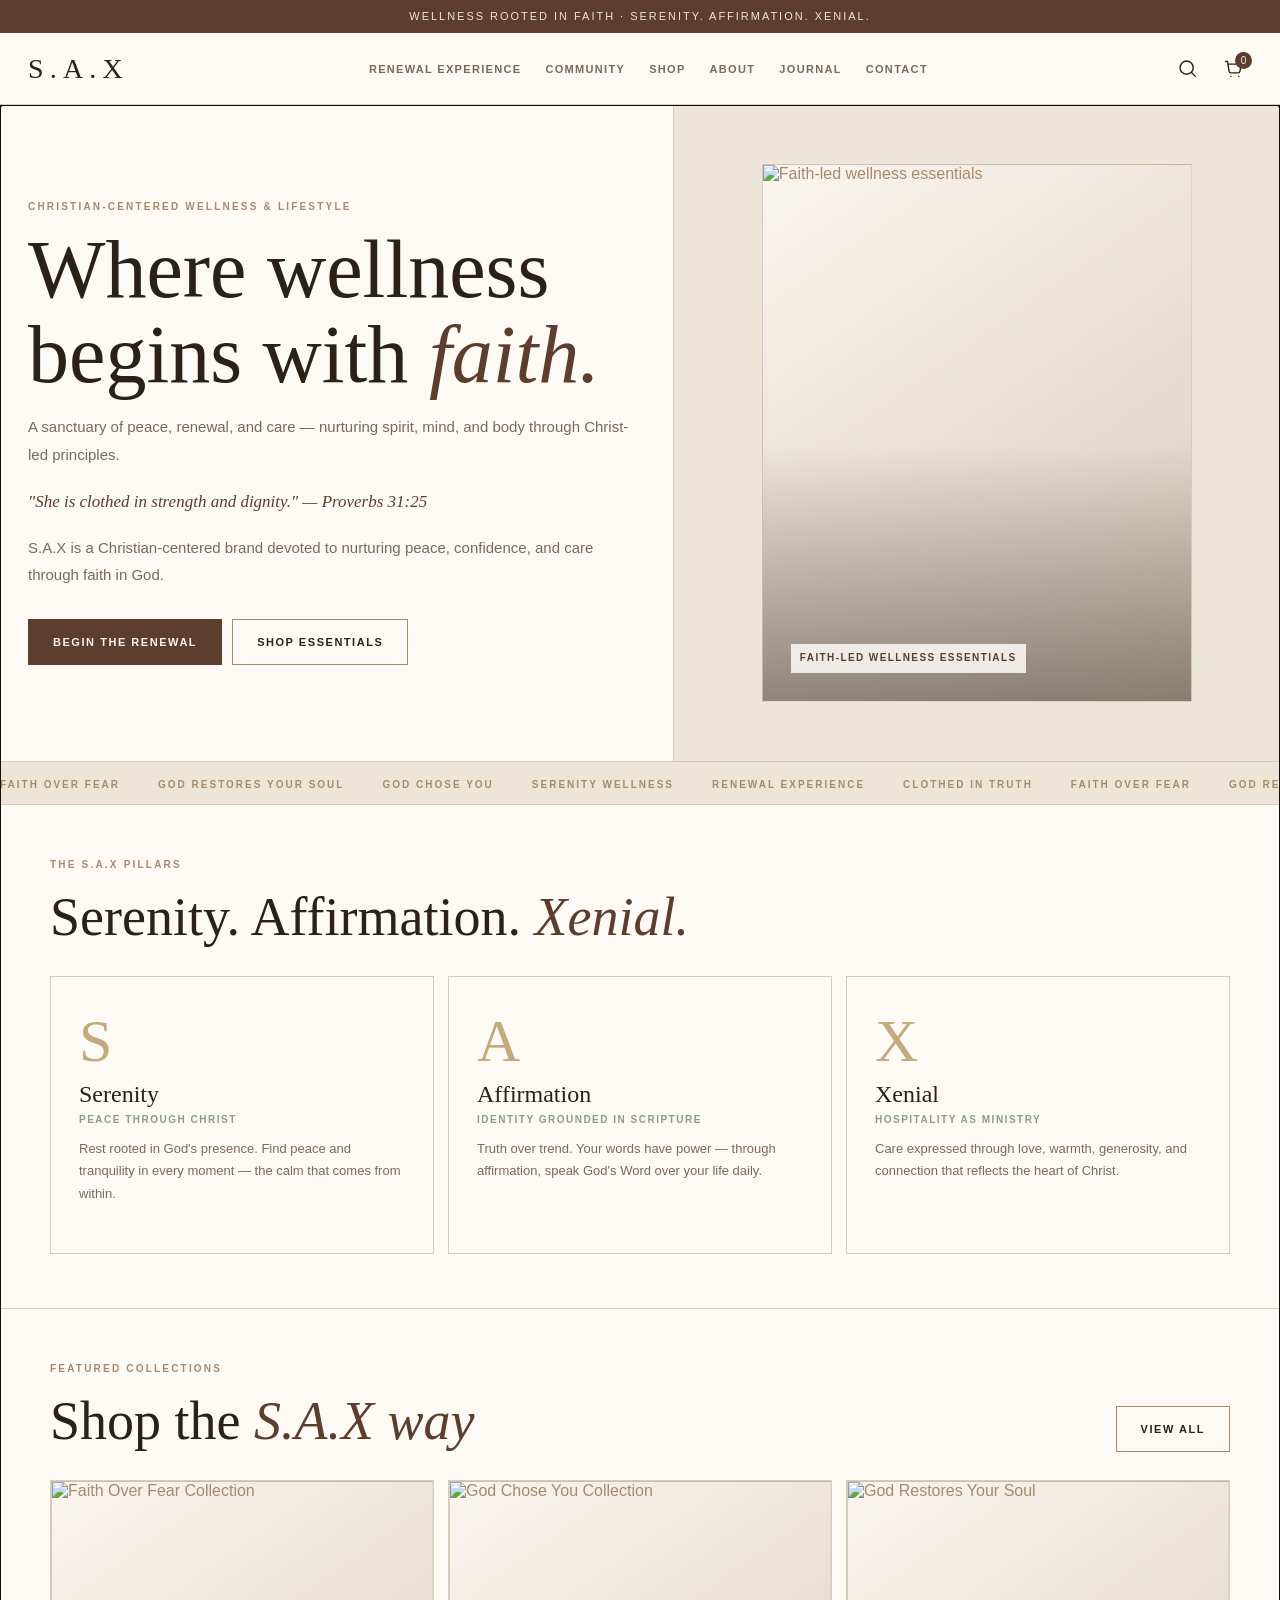
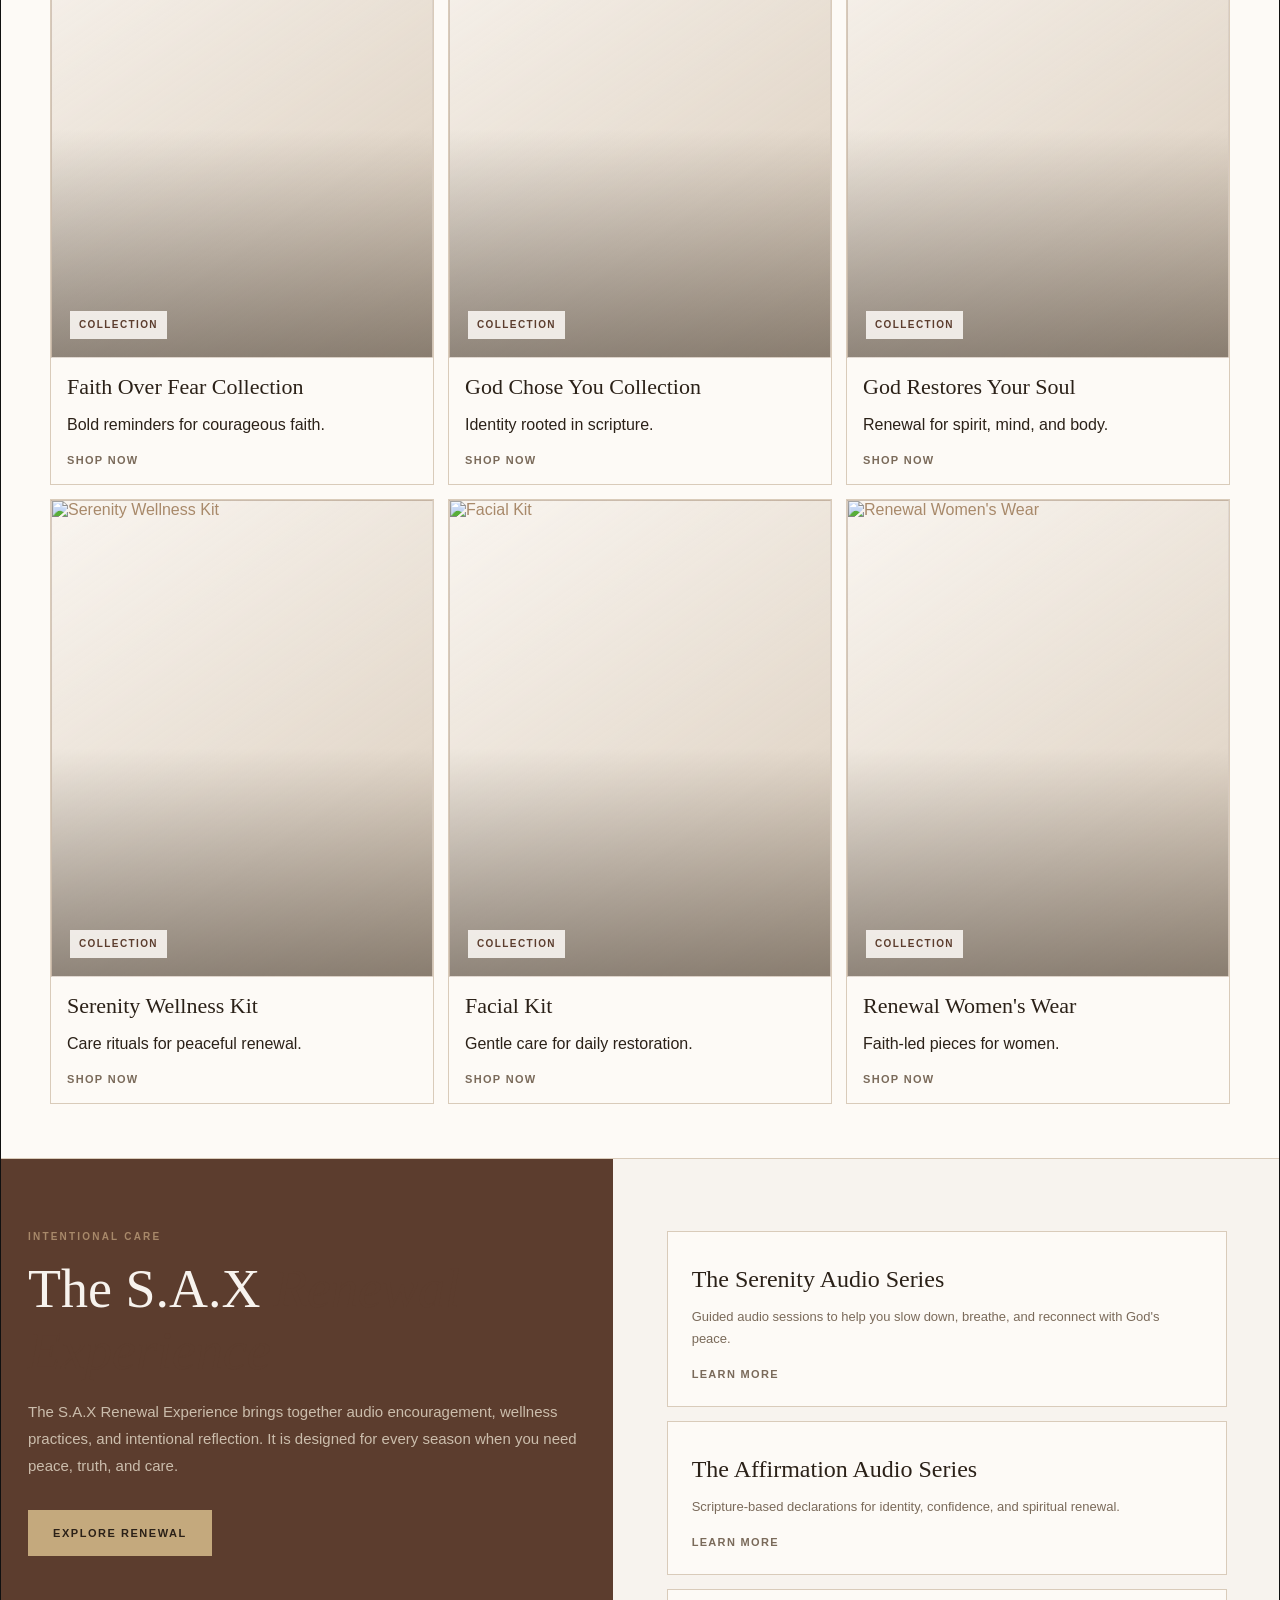
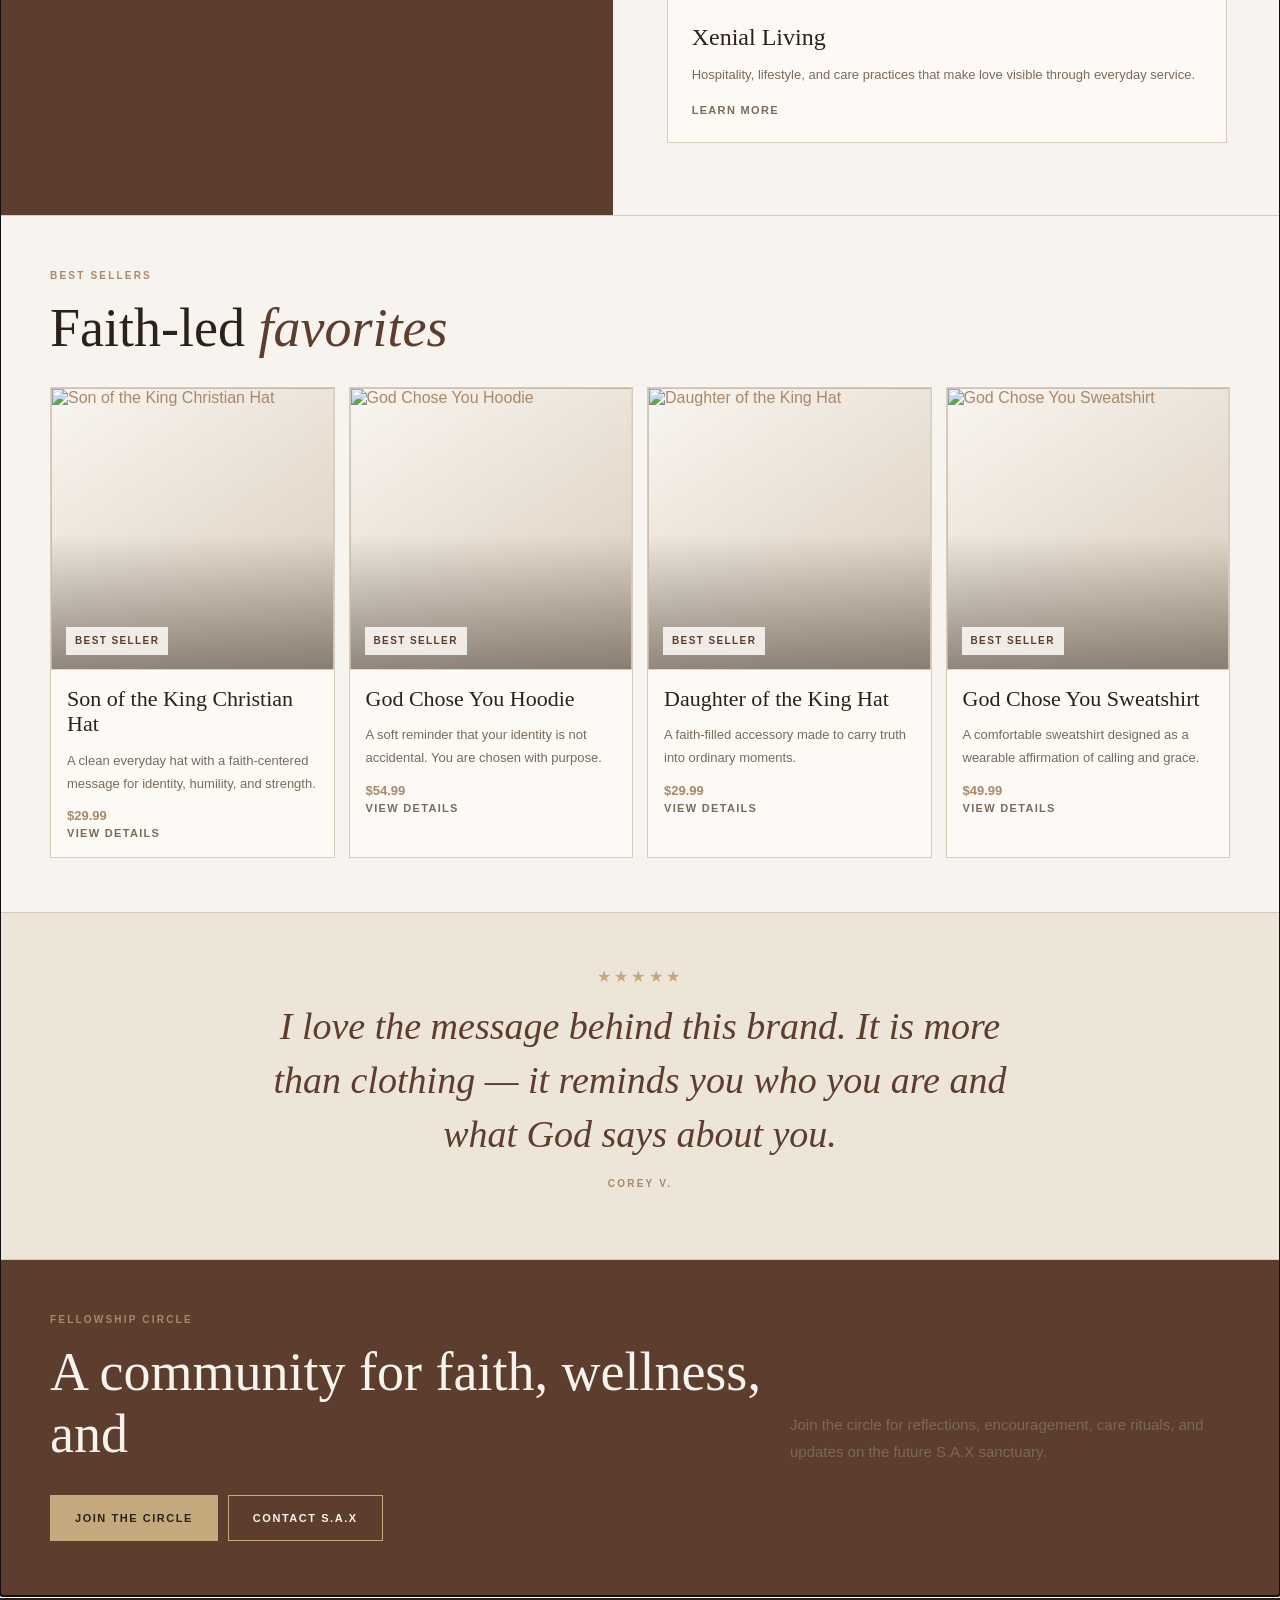
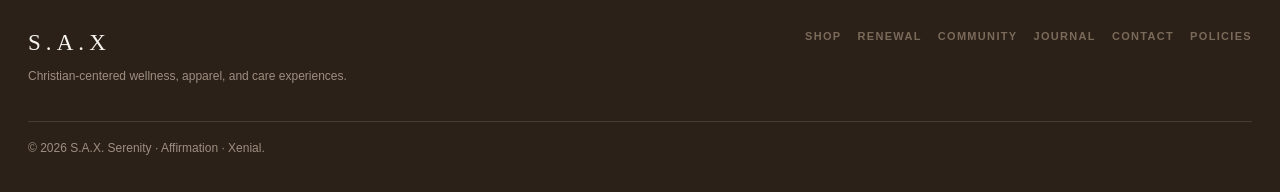
==== commit 66b59cce: "Update index.html" ====
--- a/index.html
+++ b/index.html
@@ -14,7 +14,7 @@
       href="https://fonts.googleapis.com/css2?family=Cormorant+Garamond:ital,wght@0,300;0,400;0,500;1,300;1,400;1,500&family=Nunito:wght@300;400;500;600;700&display=swap"
       rel="stylesheet"
     >
-    <link rel="stylesheet" href="./assets/css/styles.css?v=20260606-step2">
+    <link rel="stylesheet" href="./assets/css/styles.css?v=20260606-step5">
   </head>
   <body>
     <a class="skip-link" href="#app">Skip to content</a>
@@ -28,6 +28,8 @@
         <a href="#/community">Community</a>
         <a href="#/shop">Shop</a>
         <a href="#/about">About</a>
+        <a href="#/journal">Journal</a>
+        <a href="#/contact">Contact</a>
       </nav>
       <div class="header-actions">
         <button class="icon-button" id="searchToggle" aria-label="Search">
@@ -46,6 +48,7 @@
         <a href="#/community">Community</a>
         <a href="#/shop">Shop</a>
         <a href="#/about">About</a>
+        <a href="#/journal">Journal</a>
         <a href="#/contact">Contact</a>
       </nav>
     </header>
@@ -77,13 +80,14 @@
         <a href="#/shop">Shop</a>
         <a href="#/renewal-experience">Renewal</a>
         <a href="#/community">Community</a>
+        <a href="#/journal">Journal</a>
         <a href="#/contact">Contact</a>
         <a href="#/policies">Policies</a>
       </nav>
       <p class="footer-copy">© <span id="year"></span> S.A.X. Serenity · Affirmation · Xenial.</p>
     </footer>
 
-    <script src="./assets/js/content.js?v=20260606-step2"></script>
-    <script src="./assets/js/app.js?v=20260606-step2"></script>
+    <script src="./assets/js/content.js?v=20260606-step5"></script>
+    <script src="./assets/js/app.js?v=20260606-step5"></script>
   </body>
 </html>
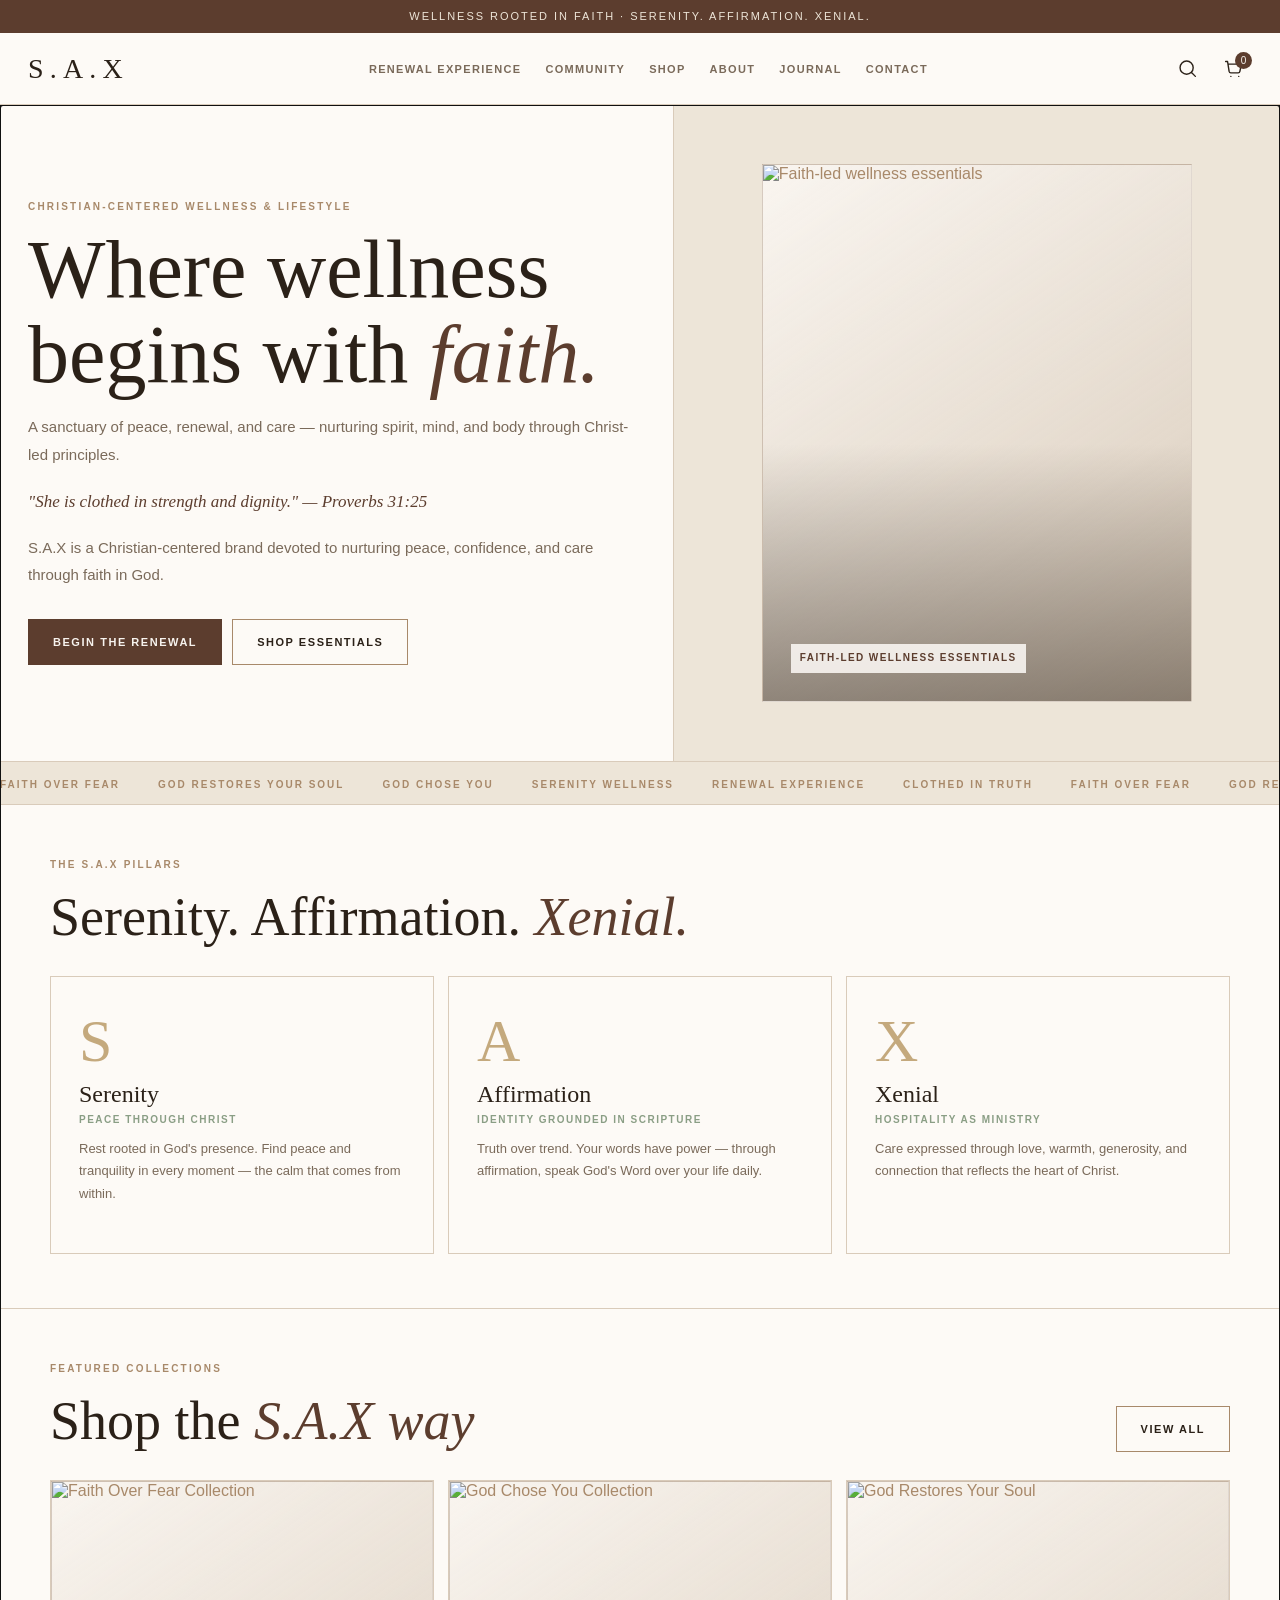
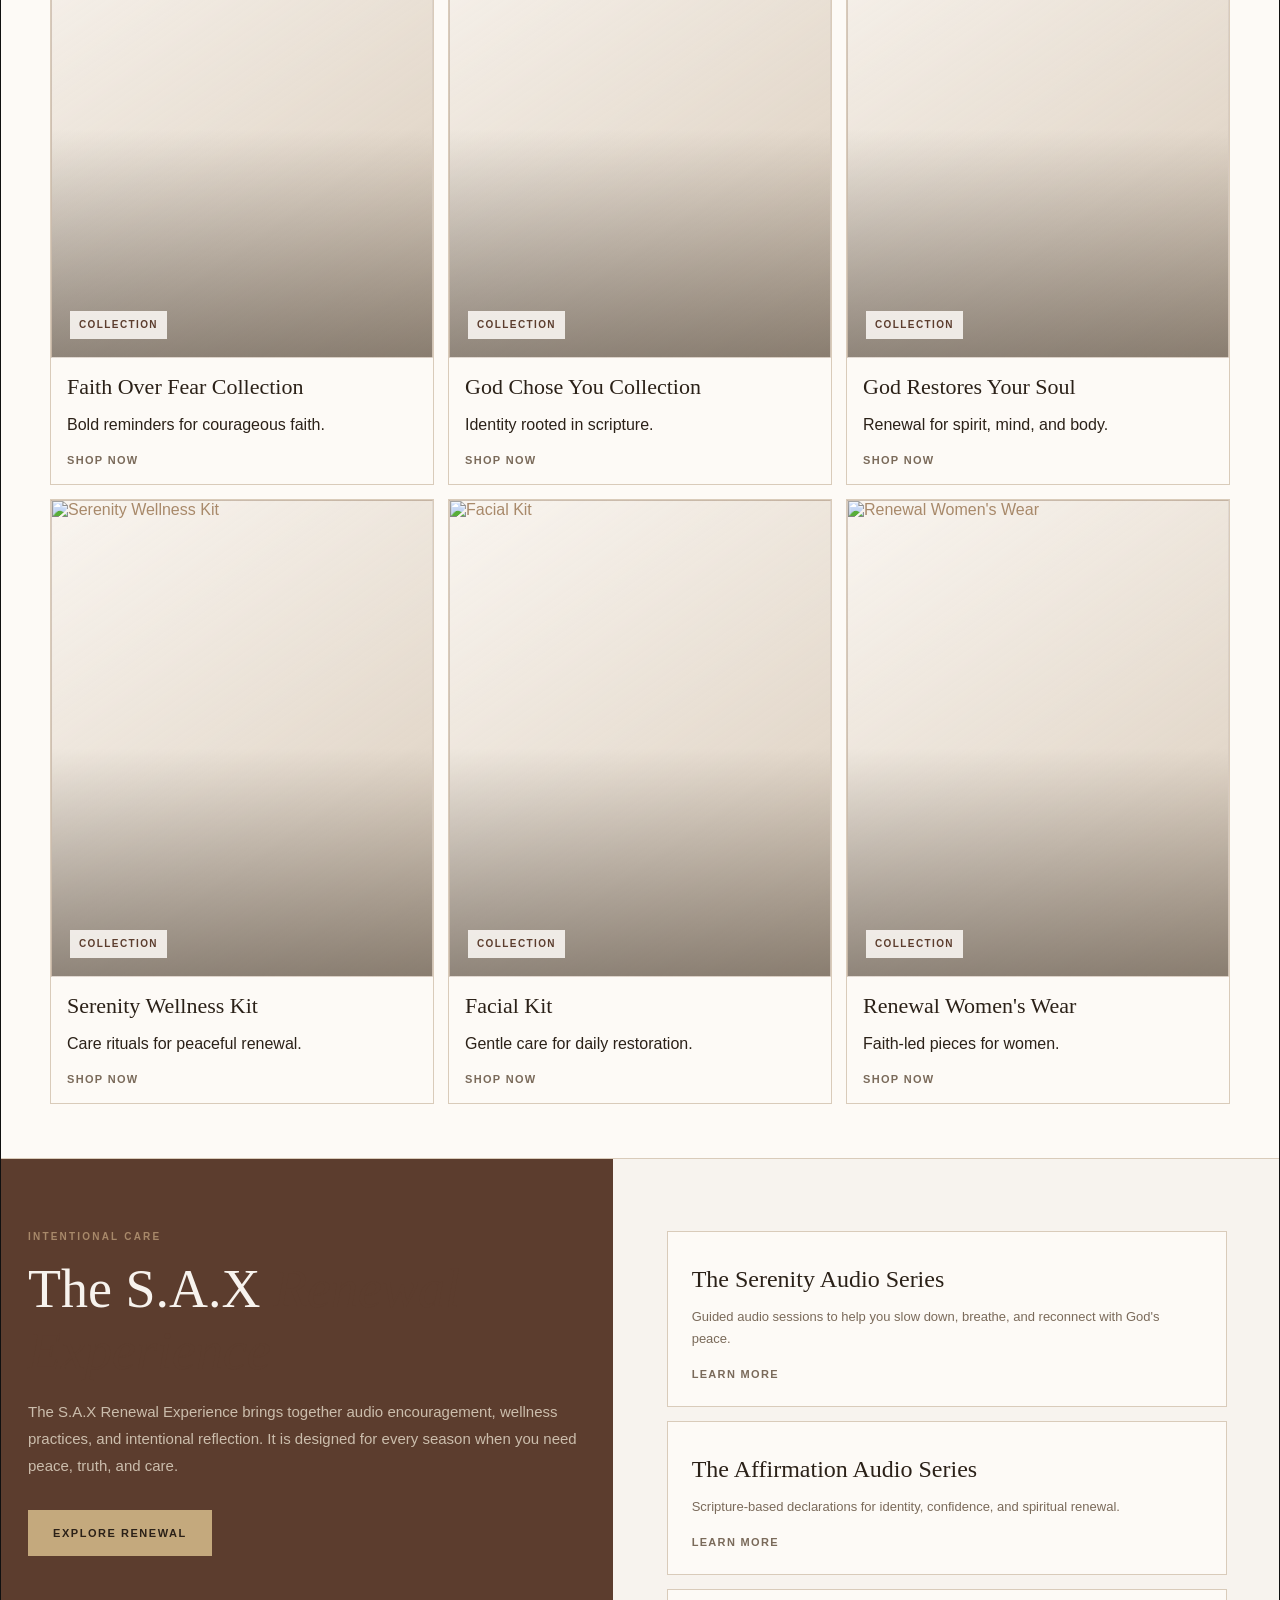
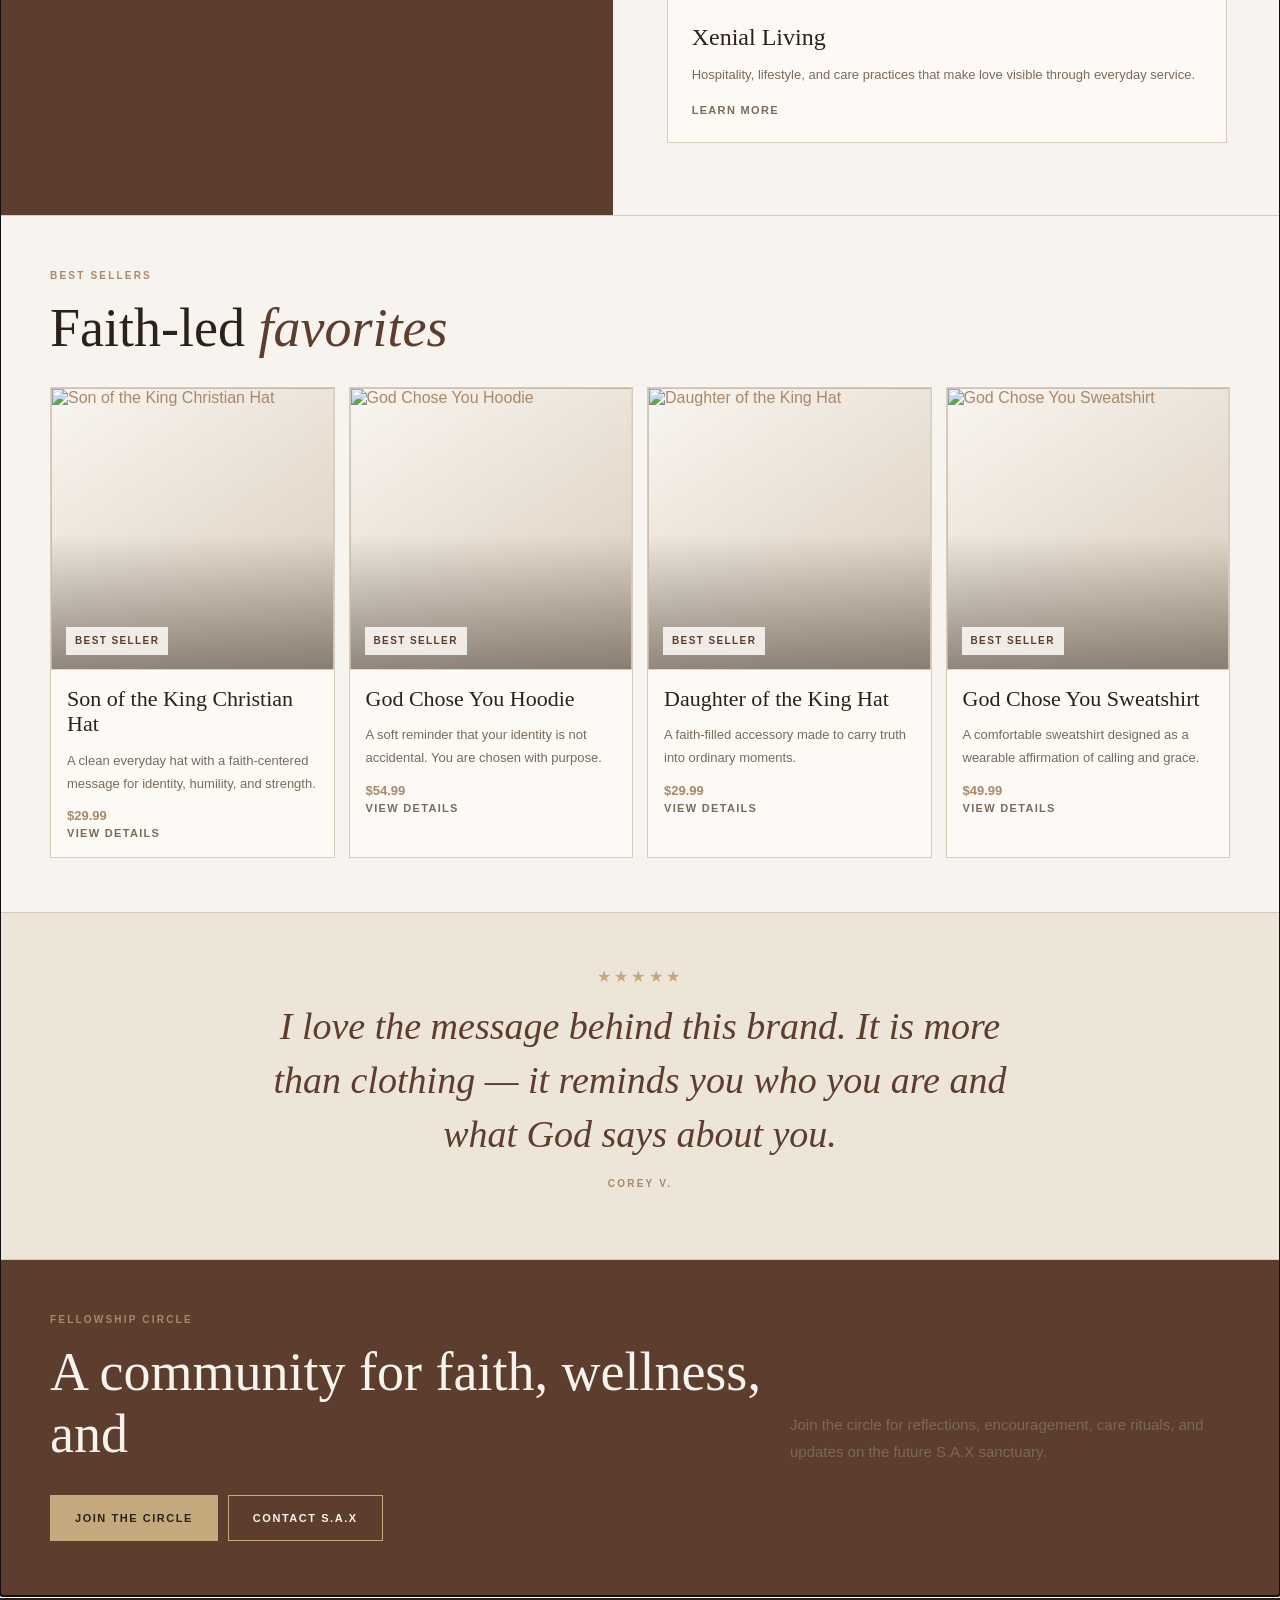
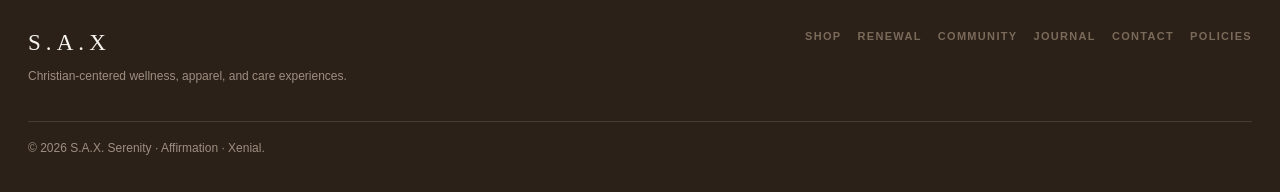
==== commit 376cfca2: "Update index.html" ====
--- a/index.html
+++ b/index.html
@@ -14,7 +14,7 @@
       href="https://fonts.googleapis.com/css2?family=Cormorant+Garamond:ital,wght@0,300;0,400;0,500;1,300;1,400;1,500&family=Nunito:wght@300;400;500;600;700&display=swap"
       rel="stylesheet"
     >
-    <link rel="stylesheet" href="./assets/css/styles.css?v=20260606-step5">
+    <link rel="stylesheet" href="./assets/css/styles.css?v=20260606-step6">
   </head>
   <body>
     <a class="skip-link" href="#app">Skip to content</a>
@@ -87,7 +87,7 @@
       <p class="footer-copy">© <span id="year"></span> S.A.X. Serenity · Affirmation · Xenial.</p>
     </footer>
 
-    <script src="./assets/js/content.js?v=20260606-step5"></script>
-    <script src="./assets/js/app.js?v=20260606-step5"></script>
+    <script src="./assets/js/content.js?v=20260606-step6"></script>
+    <script src="./assets/js/app.js?v=20260606-step6"></script>
   </body>
 </html>
--- a/assets/css/styles.css
+++ b/assets/css/styles.css
@@ -492,6 +492,38 @@
   text-transform: uppercase;
 }
 
+.trust-strip {
+  background: var(--charcoal);
+  border-bottom: 1px solid var(--tan);
+  color: var(--cream);
+  display: grid;
+  gap: 1px;
+  grid-template-columns: repeat(4, 1fr);
+}
+
+.trust-strip div {
+  align-items: center;
+  background: rgba(253, 250, 246, 0.04);
+  display: flex;
+  font-size: 10px;
+  font-weight: 800;
+  gap: 10px;
+  justify-content: center;
+  letter-spacing: 0.12em;
+  min-height: 54px;
+  padding: 14px;
+  text-align: center;
+  text-transform: uppercase;
+}
+
+.trust-strip span {
+  background: var(--muted-gold);
+  border-radius: 50%;
+  display: inline-block;
+  height: 7px;
+  width: 7px;
+}
+
 @keyframes marquee {
   to {
     transform: translateX(-50%);
@@ -948,7 +980,8 @@
   .collections-grid,
   .experience-grid,
   .feature-grid,
-  .blog-grid {
+  .blog-grid,
+  .trust-strip {
     grid-template-columns: repeat(2, 1fr);
   }
 }
@@ -987,7 +1020,8 @@
   .feature-grid,
   .blog-grid,
   .option-row,
-  .footer {
+  .footer,
+  .trust-strip {
     grid-template-columns: 1fr;
   }
 
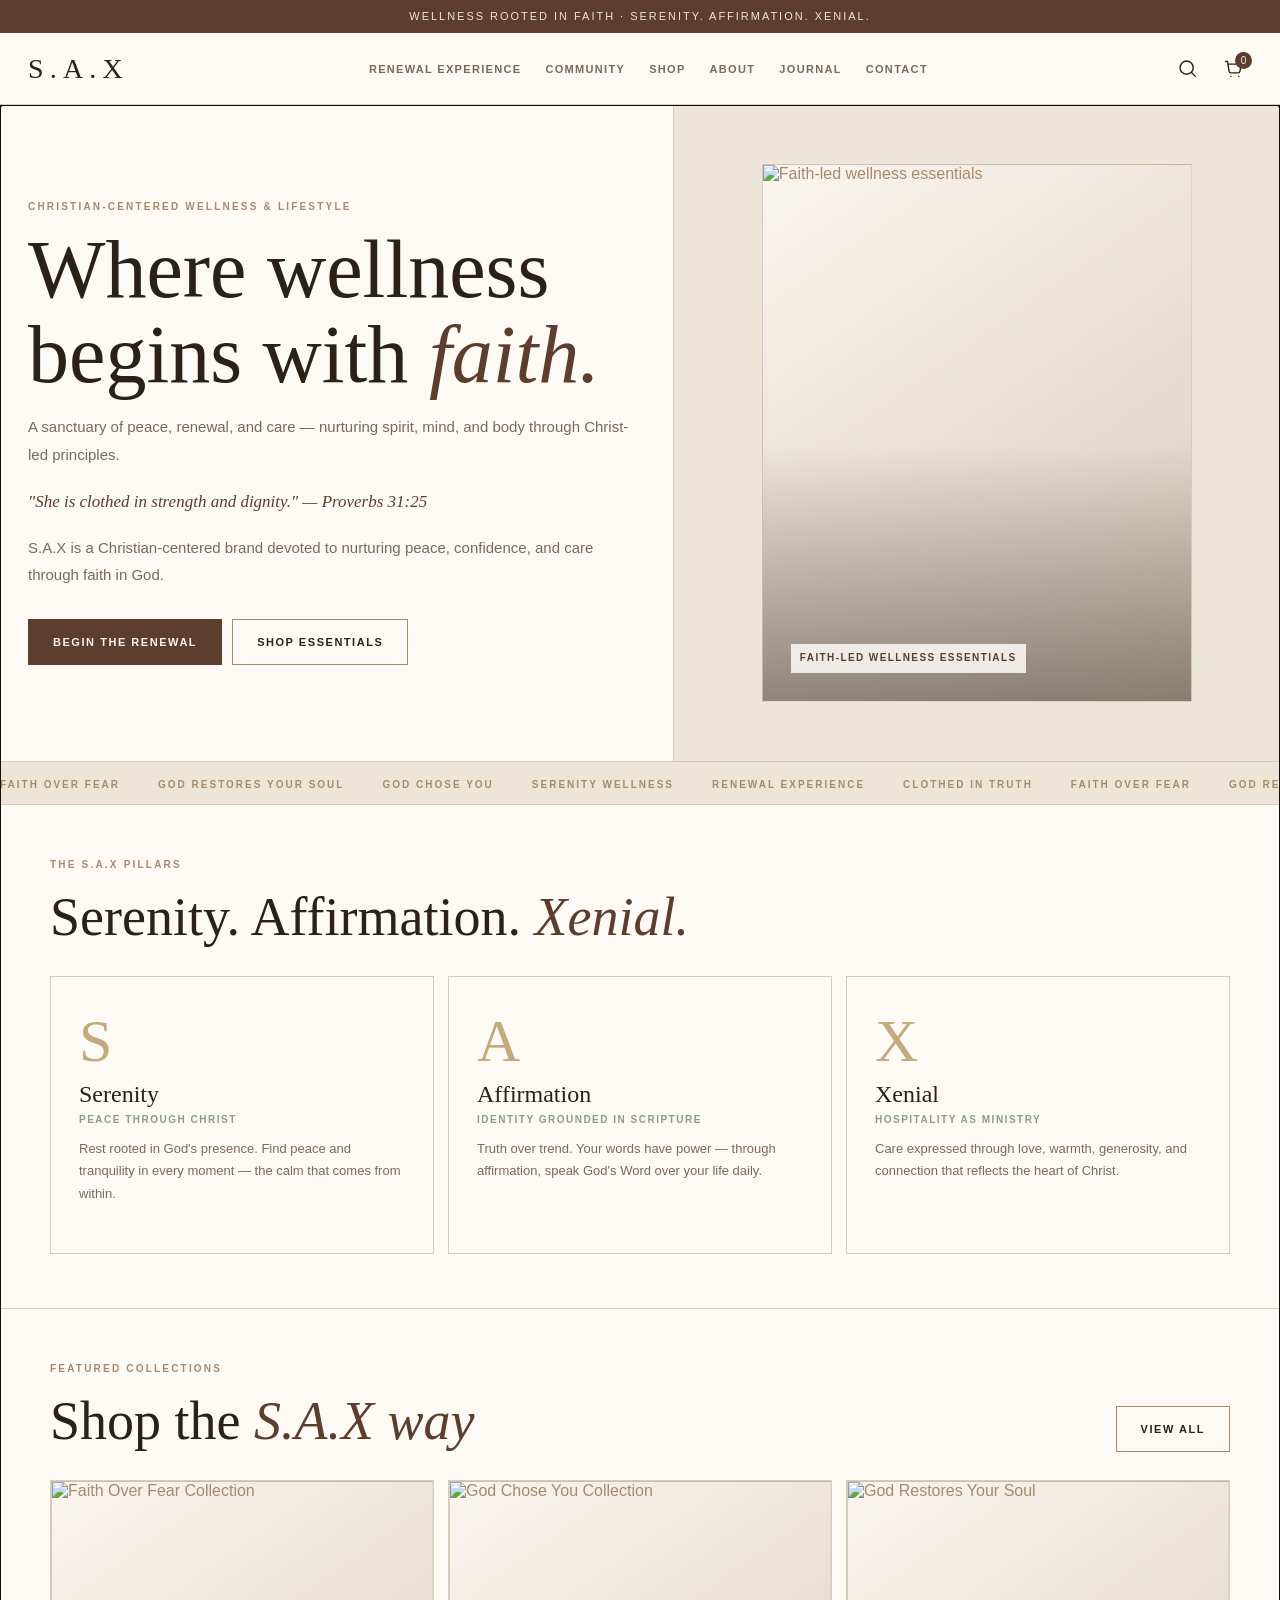
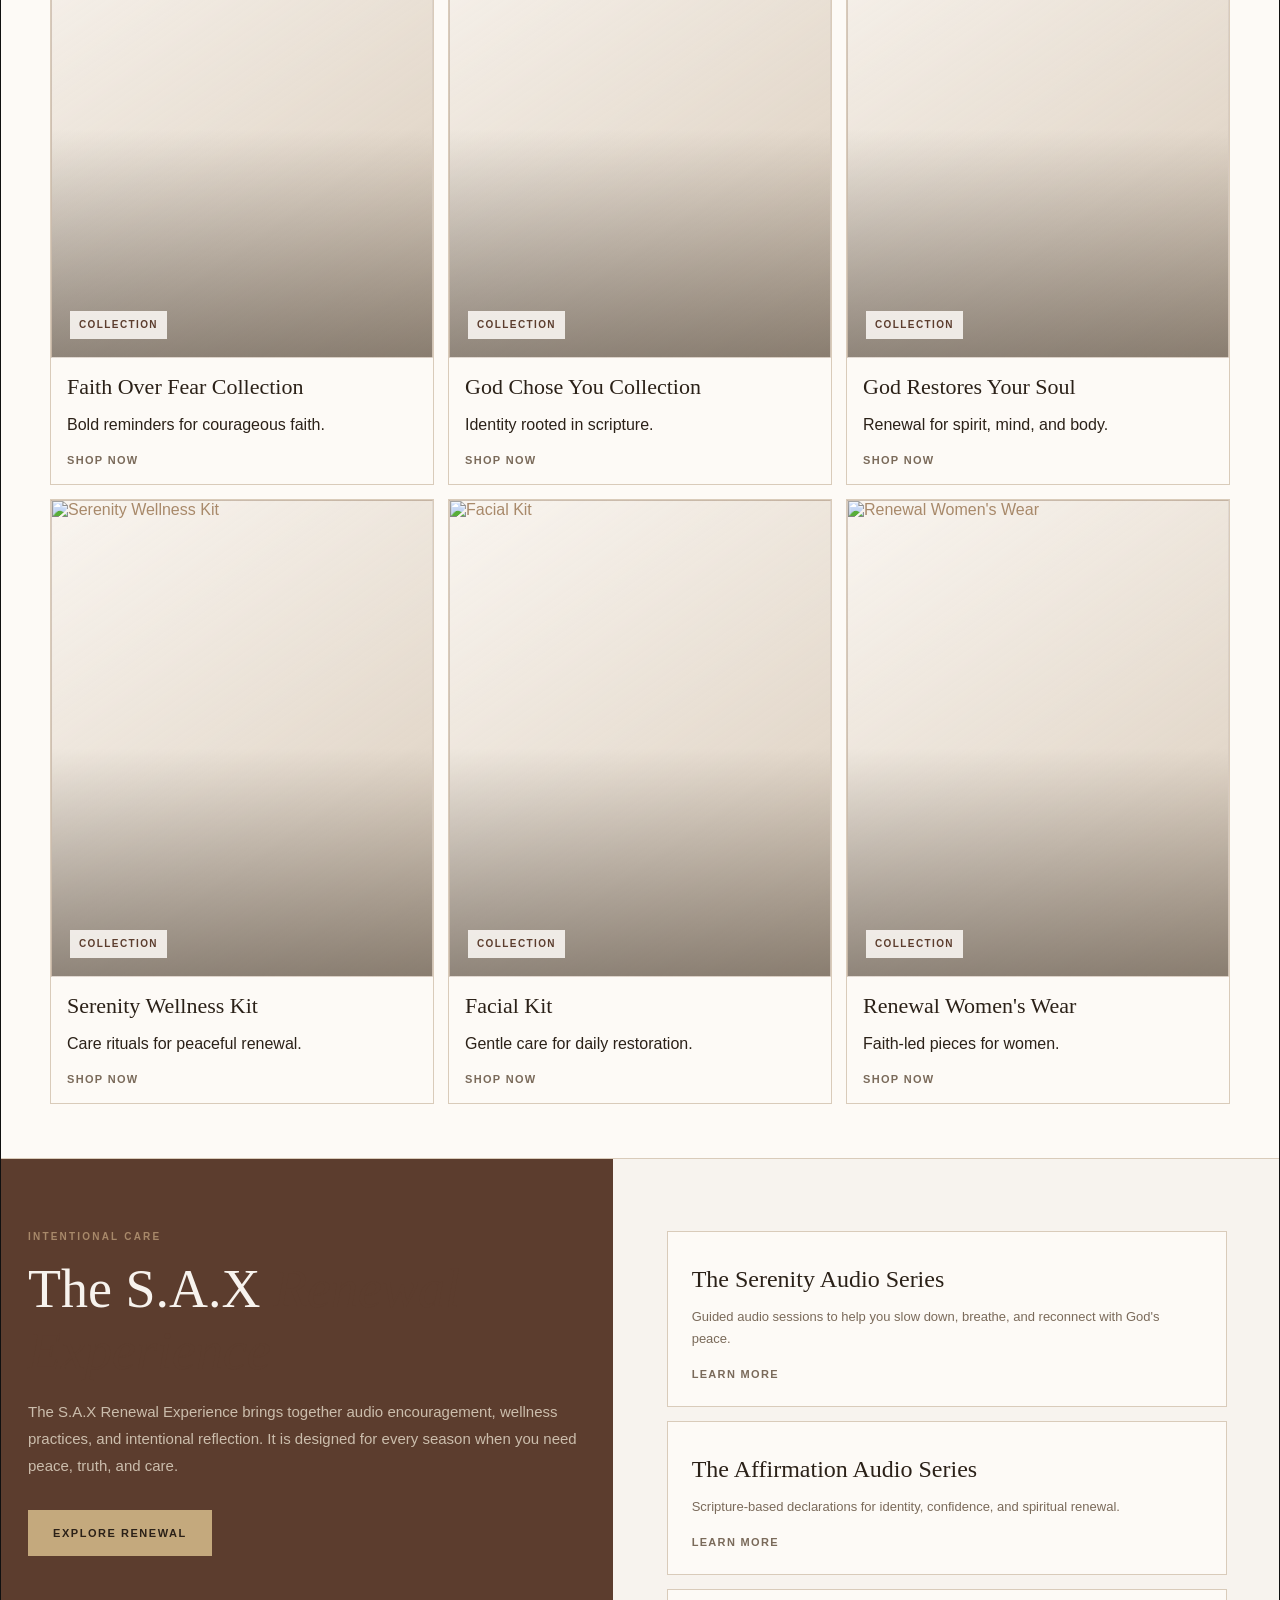
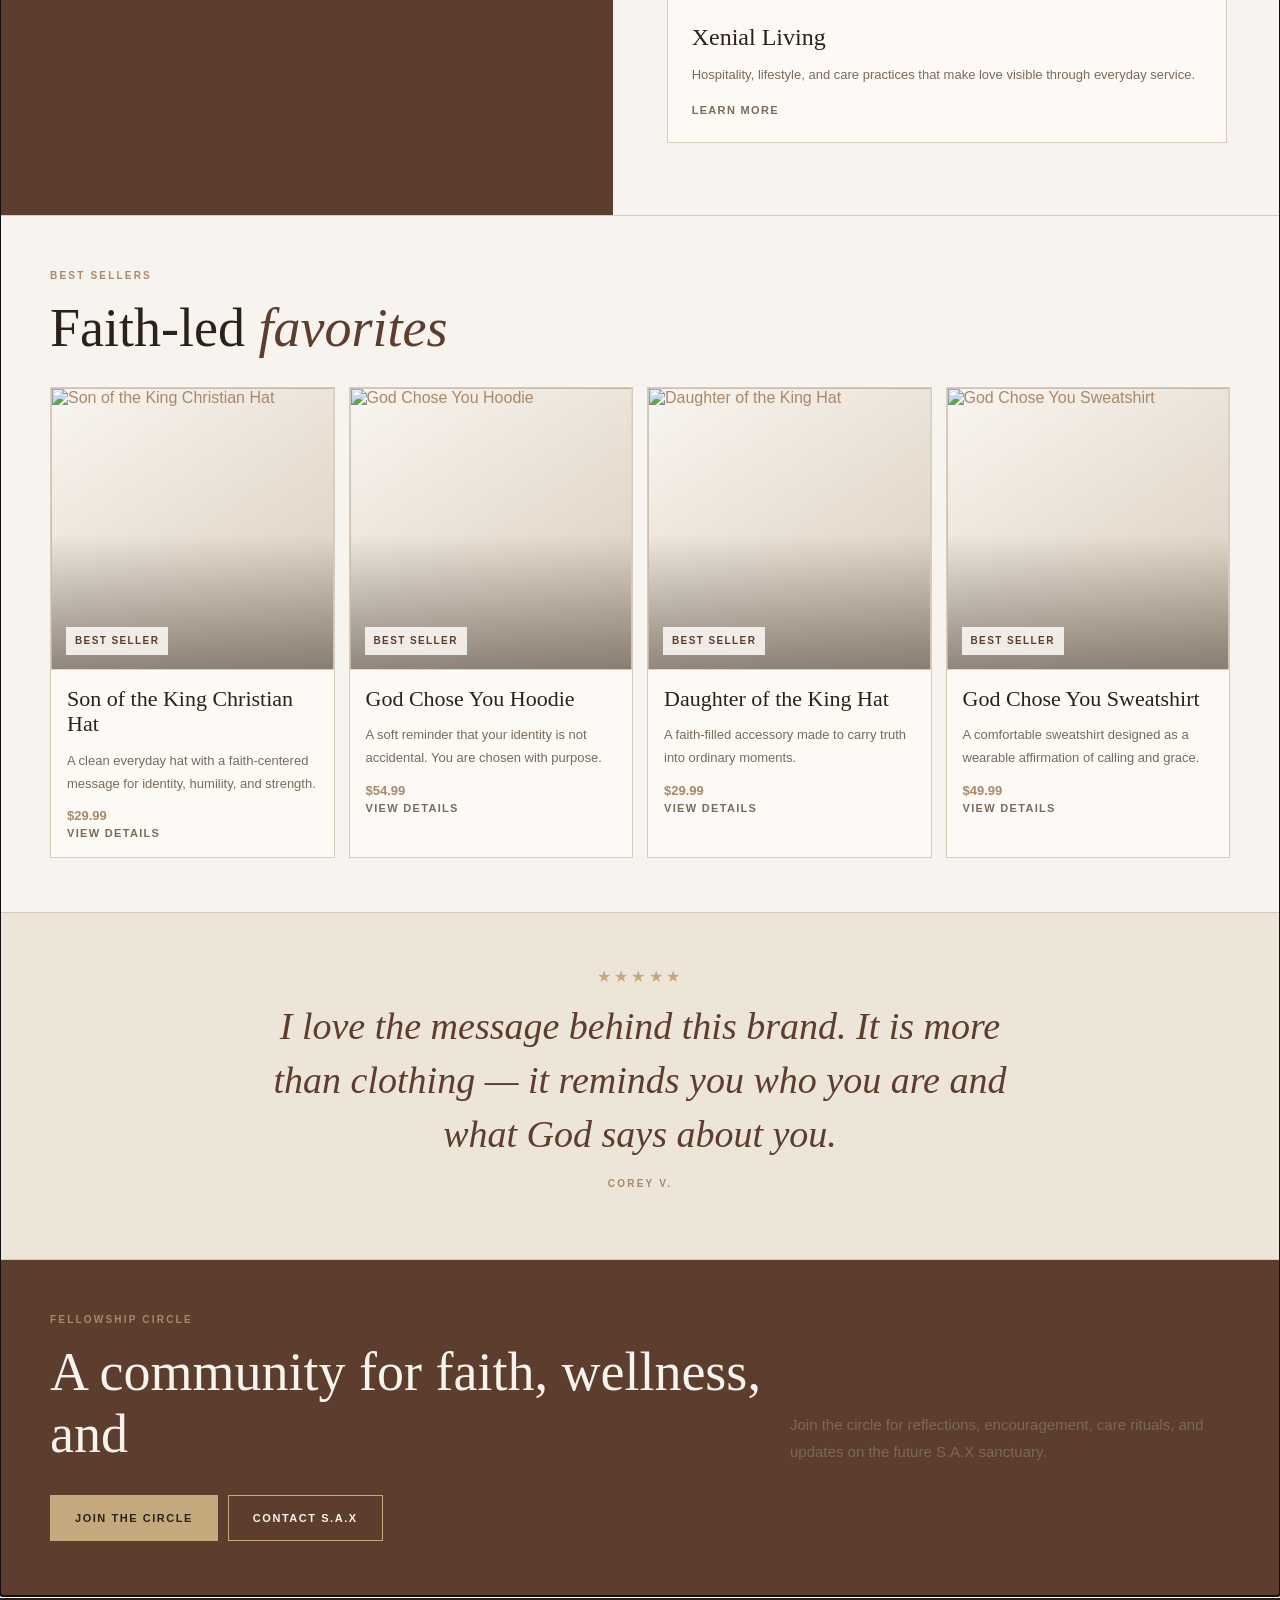
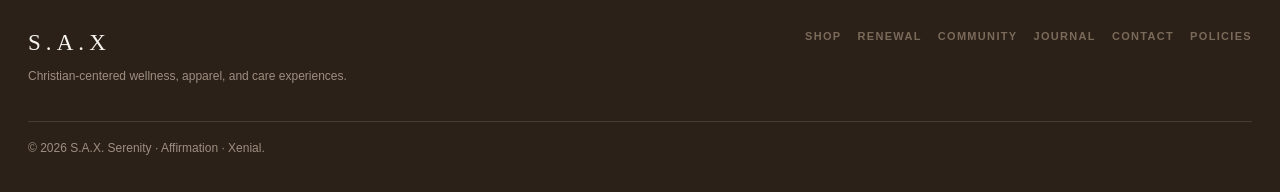
==== commit 36382870: "Update CSS and JS file versions in index.html" ====
--- a/index.html
+++ b/index.html
@@ -14,7 +14,7 @@
       href="https://fonts.googleapis.com/css2?family=Cormorant+Garamond:ital,wght@0,300;0,400;0,500;1,300;1,400;1,500&family=Nunito:wght@300;400;500;600;700&display=swap"
       rel="stylesheet"
     >
-    <link rel="stylesheet" href="./assets/css/styles.css?v=20260606-step6">
+    <link rel="stylesheet" href="./assets/css/styles.css?v=20260606-collections">
   </head>
   <body>
     <a class="skip-link" href="#app">Skip to content</a>
@@ -87,7 +87,7 @@
       <p class="footer-copy">© <span id="year"></span> S.A.X. Serenity · Affirmation · Xenial.</p>
     </footer>
 
-    <script src="./assets/js/content.js?v=20260606-step6"></script>
-    <script src="./assets/js/app.js?v=20260606-step6"></script>
+    <script src="./assets/js/content.js?v=20260606-collections"></script>
+    <script src="./assets/js/app.js?v=20260606-collections"></script>
   </body>
 </html>
--- a/assets/css/styles.css
+++ b/assets/css/styles.css
@@ -941,6 +941,14 @@
   padding: 28px;
 }
 
+.products-grid .empty-state {
+  grid-column: 1 / -1;
+}
+
+.empty-state p {
+  margin: 0 0 18px;
+}
+
 @media (max-width: 980px) {
   .primary-nav {
     display: none;
